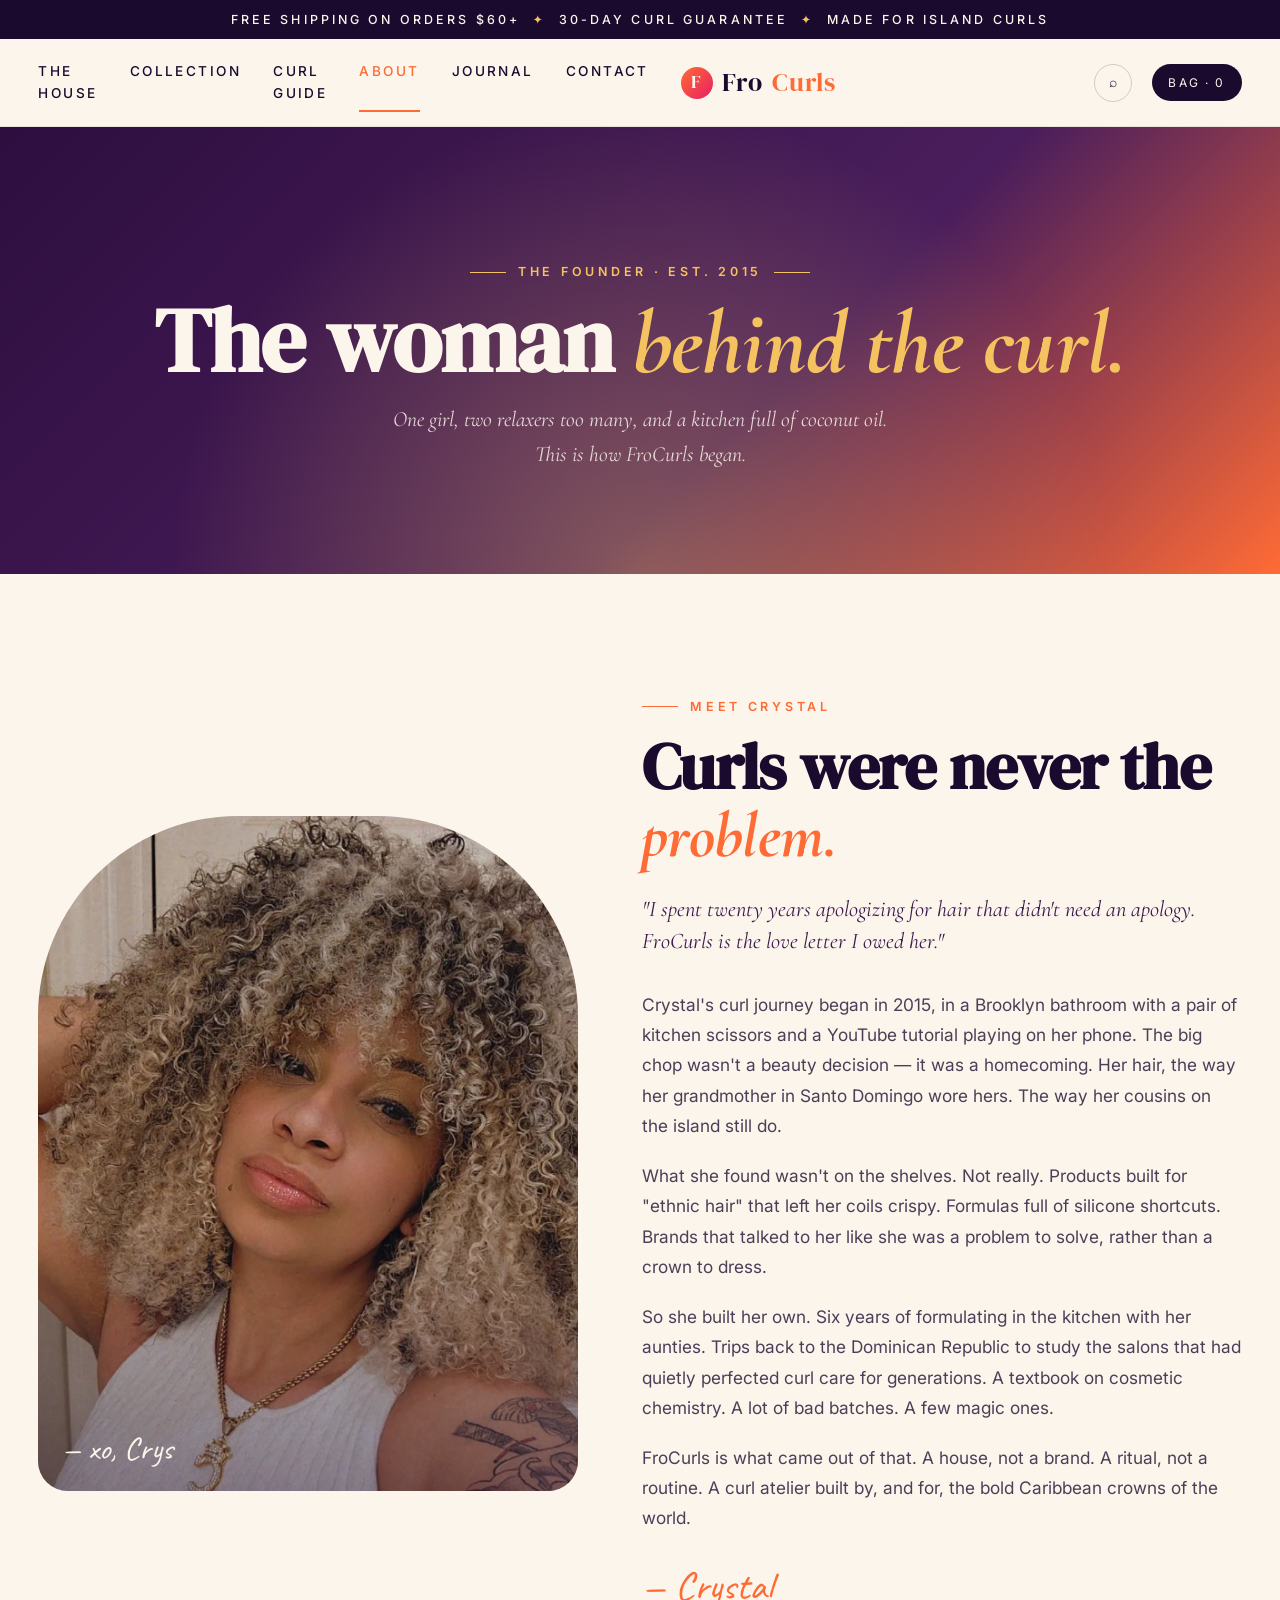
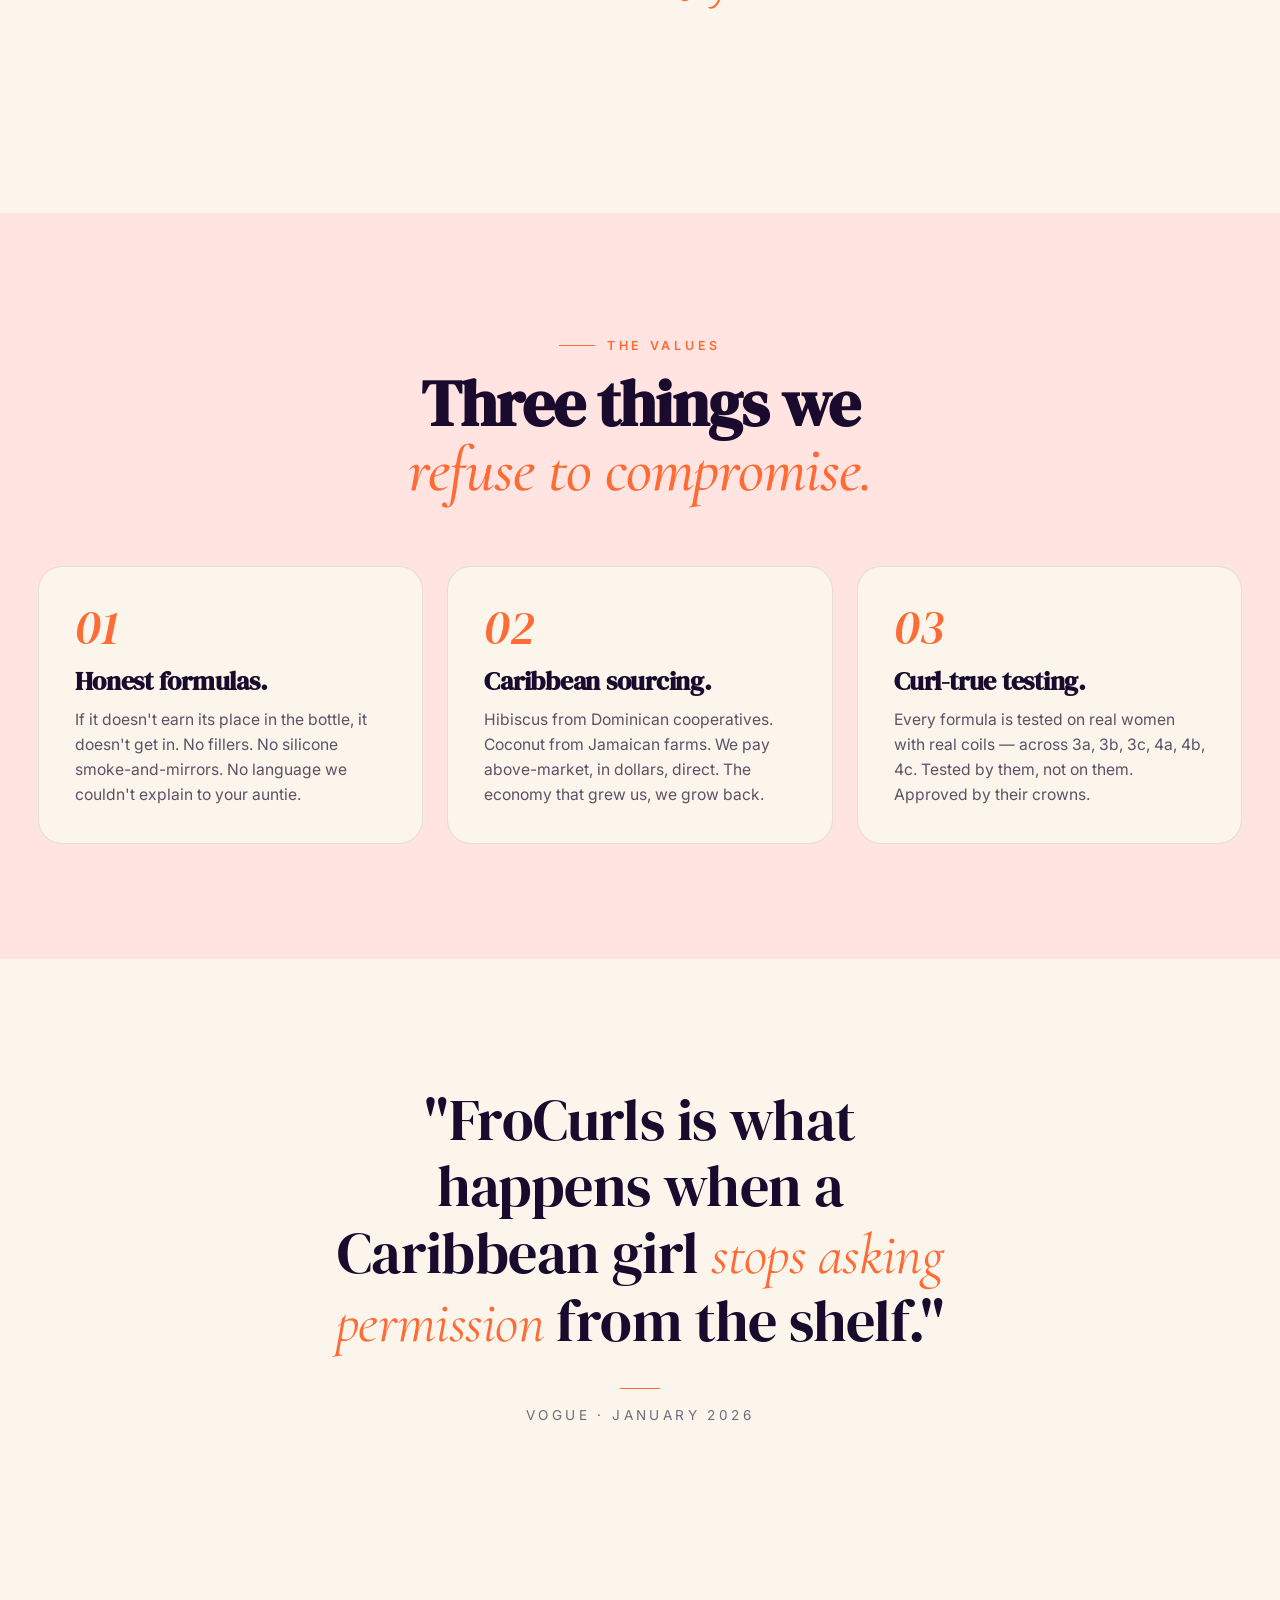
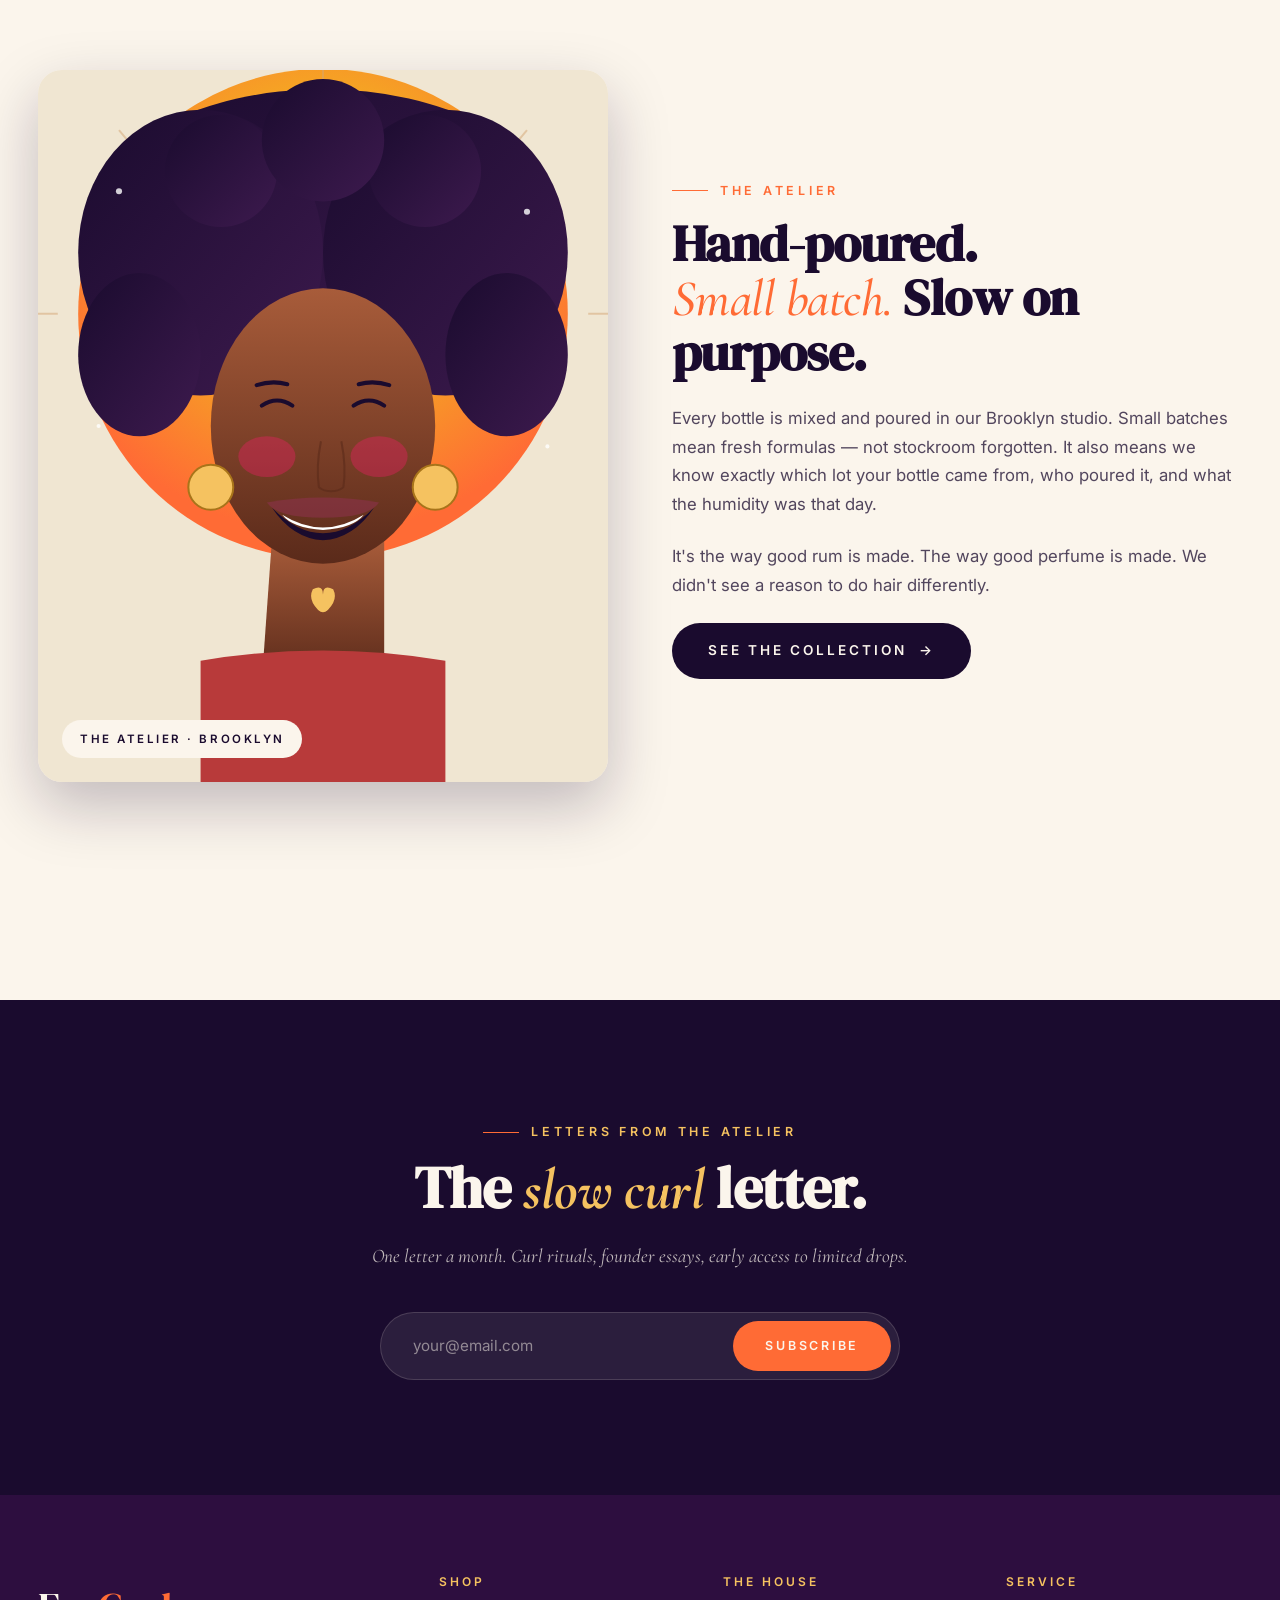
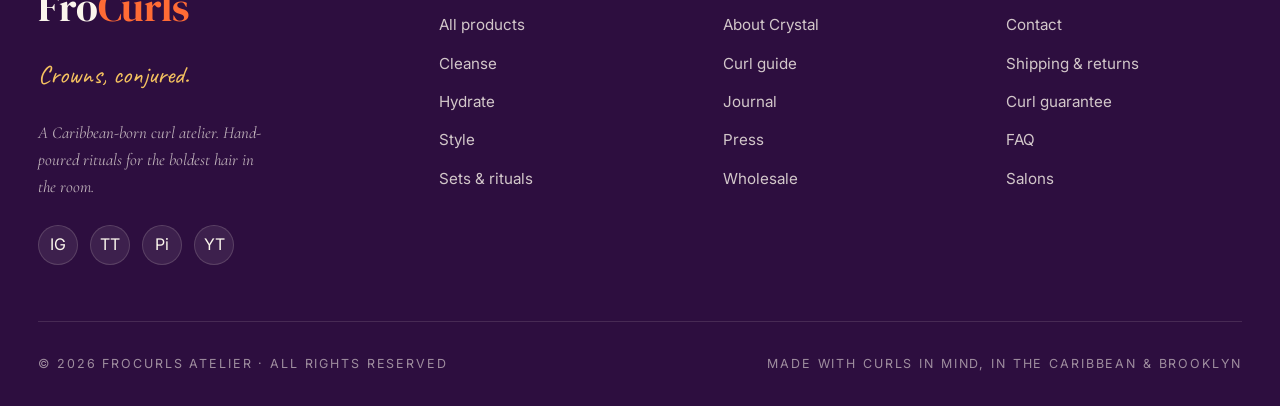
==== about.html @ eeff80bd "redesigned the site" ====
<!DOCTYPE html>
<html lang="en">
<head>
  <meta charset="UTF-8" />
  <meta name="viewport" content="width=device-width, initial-scale=1.0" />
  <meta name="description" content="Meet Crystal — founder of FroCurls. The Caribbean-born curl atelier born from a personal hair journey." />
  <title>About Crystal — FroCurls</title>
  <link rel="preconnect" href="https://fonts.googleapis.com">
  <link rel="preconnect" href="https://fonts.gstatic.com" crossorigin>
  <link rel="stylesheet" href="styles.css" />
</head>
<body>
  <div class="announce">
    Free shipping on orders $60+ <span>✦</span> 30-day curl guarantee <span>✦</span> Made for island curls
  </div>

  <header class="nav">
    <div class="nav-inner">
      <button class="menu-toggle" aria-label="Menu"><span></span><span></span><span></span></button>
      <nav class="nav-links">
        <a href="index.html">The House</a>
        <a href="products.html">Collection</a>
        <a href="curls.html">Curl Guide</a>
        <a href="about.html" class="is-active">About</a>
        <a href="journal.html">Journal</a>
        <a href="contact.html">Contact</a>
      </nav>
      <a href="index.html" class="brand"><span class="brand-mark">F</span>Fro<em>Curls</em></a>
      <div class="nav-utility">
        <button class="icon-btn" aria-label="Search">⌕</button>
        <a href="#" class="cart-pill">Bag · 0</a>
      </div>
    </div>
  </header>

  <section class="page-head">
    <div class="container">
      <span class="eyebrow">The Founder · Est. 2015</span>
      <h1>The woman <span class="italic">behind the curl.</span></h1>
      <p>One girl, two relaxers too many, and a kitchen full of coconut oil. This is how FroCurls began.</p>
    </div>
  </section>

  <section class="section bio-section">
    <div class="container">
      <div class="bio-layout">
        <div class="bio-img-frame reveal">
          <img src="images/crys.jpeg" alt="Crystal, founder of FroCurls" />
          <span class="bio-script">— xo, Crys</span>
        </div>
        <div class="bio-content reveal reveal-delay-1">
          <span class="eyebrow">Meet Crystal</span>
          <h2>Curls were never the <span class="italic">problem.</span></h2>
          <p class="intro">"I spent twenty years apologizing for hair that didn't need an apology. FroCurls is the love letter I owed her."</p>
          <p>Crystal's curl journey began in 2015, in a Brooklyn bathroom with a pair of kitchen scissors and a YouTube tutorial playing on her phone. The big chop wasn't a beauty decision — it was a homecoming. Her hair, the way her grandmother in Santo Domingo wore hers. The way her cousins on the island still do.</p>
          <p>What she found wasn't on the shelves. Not really. Products built for "ethnic hair" that left her coils crispy. Formulas full of silicone shortcuts. Brands that talked to her like she was a problem to solve, rather than a crown to dress.</p>
          <p>So she built her own. Six years of formulating in the kitchen with her aunties. Trips back to the Dominican Republic to study the salons that had quietly perfected curl care for generations. A textbook on cosmetic chemistry. A lot of bad batches. A few magic ones.</p>
          <p>FroCurls is what came out of that. A house, not a brand. A ritual, not a routine. A curl atelier built by, and for, the bold Caribbean crowns of the world.</p>
          <div class="signature">— Crystal</div>
        </div>
      </div>
    </div>
  </section>

  <section class="section" style="background: var(--rose);">
    <div class="container">
      <div class="reveal" style="text-align:center;">
        <span class="eyebrow" style="justify-content:center;">The Values</span>
        <h2 class="section-title" style="margin-left:auto;margin-right:auto;">Three things we <span class="italic">refuse to compromise.</span></h2>
      </div>
      <div class="values-grid">
        <div class="value-card reveal">
          <div class="num">01</div>
          <h3>Honest formulas.</h3>
          <p>If it doesn't earn its place in the bottle, it doesn't get in. No fillers. No silicone smoke-and-mirrors. No language we couldn't explain to your auntie.</p>
        </div>
        <div class="value-card reveal reveal-delay-1">
          <div class="num">02</div>
          <h3>Caribbean sourcing.</h3>
          <p>Hibiscus from Dominican cooperatives. Coconut from Jamaican farms. We pay above-market, in dollars, direct. The economy that grew us, we grow back.</p>
        </div>
        <div class="value-card reveal reveal-delay-2">
          <div class="num">03</div>
          <h3>Curl-true testing.</h3>
          <p>Every formula is tested on real women with real coils — across 3a, 3b, 3c, 4a, 4b, 4c. Tested by them, not on them. Approved by their crowns.</p>
        </div>
      </div>
    </div>
  </section>

  <section class="editorial-quote">
    <div class="container reveal">
      <blockquote>
        "FroCurls is what happens when a Caribbean girl <span class="italic">stops asking permission</span> from the shelf."
      </blockquote>
      <cite>Vogue · January 2026</cite>
    </div>
  </section>

  <section class="section">
    <div class="container">
      <div class="feature">
        <div class="feature-visual reveal">
          <img src="assets/muse-joy.svg" alt="" />
          <span class="feature-overlay-tag">The atelier · Brooklyn</span>
        </div>
        <div class="feature-content reveal reveal-delay-1">
          <span class="eyebrow">The Atelier</span>
          <h2>Hand-poured.<br/><span class="italic">Small batch.</span> Slow on purpose.</h2>
          <p>Every bottle is mixed and poured in our Brooklyn studio. Small batches mean fresh formulas — not stockroom forgotten. It also means we know exactly which lot your bottle came from, who poured it, and what the humidity was that day.</p>
          <p>It's the way good rum is made. The way good perfume is made. We didn't see a reason to do hair differently.</p>
          <a href="products.html" class="btn btn-dark">See the collection <span class="btn-arrow">→</span></a>
        </div>
      </div>
    </div>
  </section>

  <section class="section newsletter">
    <div class="container reveal">
      <span class="eyebrow" style="color: var(--gold); justify-content:center;">Letters from the atelier</span>
      <h2>The <span class="italic">slow curl</span> letter.</h2>
      <p>One letter a month. Curl rituals, founder essays, early access to limited drops.</p>
      <form class="newsletter-form" data-stub>
        <input type="email" placeholder="your@email.com" required />
        <button type="submit">Subscribe</button>
      </form>
    </div>
  </section>

  <footer>
    <div class="footer-grid">
      <div>
        <div class="footer-brand">Fro<em>Curls</em></div>
        <div class="footer-tag">Crowns, conjured.</div>
        <p class="footer-text">A Caribbean-born curl atelier. Hand-poured rituals for the boldest hair in the room.</p>
        <div class="socials">
          <a href="#">IG</a><a href="#">TT</a><a href="#">Pi</a><a href="#">YT</a>
        </div>
      </div>
      <div class="footer-col"><h4>Shop</h4><ul><li><a href="products.html">All products</a></li><li><a href="products.html">Cleanse</a></li><li><a href="products.html">Hydrate</a></li><li><a href="products.html">Style</a></li><li><a href="products.html">Sets &amp; rituals</a></li></ul></div>
      <div class="footer-col"><h4>The House</h4><ul><li><a href="about.html">About Crystal</a></li><li><a href="curls.html">Curl guide</a></li><li><a href="journal.html">Journal</a></li><li><a href="#">Press</a></li><li><a href="#">Wholesale</a></li></ul></div>
      <div class="footer-col"><h4>Service</h4><ul><li><a href="contact.html">Contact</a></li><li><a href="#">Shipping &amp; returns</a></li><li><a href="#">Curl guarantee</a></li><li><a href="#">FAQ</a></li><li><a href="#">Salons</a></li></ul></div>
    </div>
    <div class="footer-bottom"><span>© 2026 FroCurls Atelier · All rights reserved</span><span>Made with curls in mind, in the Caribbean &amp; Brooklyn</span></div>
  </footer>
  <script src="script.js"></script>
</body>
</html>
---- styles.css ----
/* ============================================
   FROCURLS — Editorial Curl Atelier
   Brand: Caribbean-bold, Vogue editorial, sensual
   ============================================ */

@import url('https://fonts.googleapis.com/css2?family=DM+Serif+Display:ital@0;1&family=Cormorant+Garamond:ital,wght@0,400;0,500;0,600;0,700;1,400&family=Inter:wght@300;400;500;600;700&family=Caveat:wght@400;600;700&display=swap');

/* ---------- TOKENS ---------- */
:root {
  /* Core palette — bold, sensual, sun-soaked */
  --ink: #1A0B2E;            /* deep night */
  --plum: #3D1A4E;           /* aubergine */
  --plum-deep: #2D0E3F;
  --violet: #4A1E5C;
  --orchid: #9B5DE5;
  --coral: #FF6B35;          /* mango sunset */
  --hibiscus: #E91E63;       /* hot pink */
  --carib: #1E88E5;          /* Caribbean sea */
  --turq: #5BC0EB;           /* shallows */
  --gold: #F5C260;           /* sun gold */
  --gold-deep: #D4A574;
  --cream: #FBF5EC;          /* warm linen */
  --sand: #F0E6D2;
  --rose: #FFE4E1;
  --ember: #B83A3A;

  --shadow-sm: 0 4px 12px rgba(26, 11, 46, 0.08);
  --shadow-md: 0 12px 32px rgba(26, 11, 46, 0.15);
  --shadow-lg: 0 24px 60px rgba(26, 11, 46, 0.25);

  /* Type */
  --display: 'DM Serif Display', 'Playfair Display', serif;
  --editorial: 'Cormorant Garamond', Georgia, serif;
  --body: 'Inter', system-ui, -apple-system, sans-serif;
  --script: 'Caveat', cursive;

  --container: 1320px;
  --gutter: clamp(1rem, 3vw, 2.5rem);
}

/* ---------- RESET ---------- */
*, *::before, *::after { box-sizing: border-box; }
html { scroll-behavior: smooth; }
body {
  margin: 0;
  font-family: var(--body);
  font-size: 16px;
  line-height: 1.6;
  color: var(--ink);
  background: var(--cream);
  -webkit-font-smoothing: antialiased;
  overflow-x: hidden;
}
img, svg { max-width: 100%; display: block; }
a { color: inherit; text-decoration: none; }
button { font: inherit; cursor: pointer; border: none; background: none; color: inherit; }
h1, h2, h3, h4 { margin: 0; line-height: 1.1; letter-spacing: -0.01em; }
p { margin: 0; }
ul { margin: 0; padding: 0; list-style: none; }

/* ---------- ANNOUNCEMENT BAR ---------- */
.announce {
  background: var(--ink);
  color: var(--cream);
  font-size: 0.78rem;
  letter-spacing: 0.25em;
  text-transform: uppercase;
  padding: 0.6rem 1rem;
  text-align: center;
  font-weight: 500;
}
.announce span { color: var(--gold); margin: 0 0.4rem; }

/* ---------- NAVIGATION ---------- */
.nav {
  position: sticky; top: 0; z-index: 50;
  background: var(--cream);
  border-bottom: 1px solid rgba(26, 11, 46, 0.08);
  backdrop-filter: blur(12px);
}
.nav-inner {
  max-width: var(--container);
  margin: 0 auto;
  padding: 1.1rem var(--gutter);
  display: grid;
  grid-template-columns: 1fr auto 1fr;
  align-items: center;
  gap: 2rem;
}
.nav-links {
  display: flex; gap: 2rem;
  font-size: 0.85rem;
  letter-spacing: 0.18em;
  text-transform: uppercase;
  font-weight: 500;
}
.nav-links a {
  position: relative;
  padding: 0.25rem 0;
  transition: color .2s;
}
.nav-links a::after {
  content: '';
  position: absolute; left: 0; bottom: -4px;
  width: 0; height: 2px;
  background: var(--coral);
  transition: width .3s ease;
}
.nav-links a:hover { color: var(--coral); }
.nav-links a:hover::after,
.nav-links a.is-active::after { width: 100%; }
.nav-links a.is-active { color: var(--coral); }

.brand {
  font-family: var(--display);
  font-size: 1.6rem;
  letter-spacing: 0.04em;
  text-align: center;
  display: inline-flex; align-items: center; gap: 0.55rem;
}
.brand-mark {
  width: 32px; height: 32px;
  background: linear-gradient(135deg, var(--coral), var(--hibiscus));
  border-radius: 50%;
  display: inline-flex; align-items: center; justify-content: center;
  color: var(--cream);
  font-family: var(--display);
  font-size: 1.1rem;
}
.brand em { color: var(--coral); font-style: normal; }

.nav-utility {
  display: flex; justify-content: flex-end;
  gap: 1.25rem; align-items: center;
  font-size: 0.85rem; letter-spacing: 0.15em;
  text-transform: uppercase;
}
.nav-utility .icon-btn {
  width: 38px; height: 38px;
  border-radius: 50%;
  display: inline-flex; align-items: center; justify-content: center;
  border: 1px solid rgba(26, 11, 46, 0.18);
  transition: all .25s;
}
.nav-utility .icon-btn:hover { background: var(--ink); color: var(--cream); border-color: var(--ink); }
.cart-pill {
  background: var(--ink); color: var(--cream);
  padding: 0.55rem 1rem;
  border-radius: 999px;
  font-size: 0.75rem; letter-spacing: 0.18em;
}
.menu-toggle { display: none; }

/* ---------- HERO (HOME) ---------- */
.hero {
  position: relative;
  background: linear-gradient(135deg, var(--plum-deep) 0%, var(--violet) 50%, var(--coral) 100%);
  color: var(--cream);
  overflow: hidden;
  min-height: 92vh;
  display: flex; align-items: center;
}
.hero::before {
  content: '';
  position: absolute; inset: 0;
  background-image: radial-gradient(circle at 20% 30%, rgba(245, 194, 96, 0.3), transparent 40%),
                    radial-gradient(circle at 85% 70%, rgba(233, 30, 99, 0.3), transparent 45%);
  pointer-events: none;
}
.hero-inner {
  position: relative;
  max-width: var(--container);
  margin: 0 auto;
  padding: 4rem var(--gutter);
  display: grid;
  grid-template-columns: 1.05fr 1fr;
  gap: 4rem;
  align-items: center;
  width: 100%;
}
.hero-eyebrow {
  display: inline-flex; align-items: center; gap: 0.75rem;
  font-size: 0.78rem; letter-spacing: 0.3em;
  text-transform: uppercase;
  color: var(--gold);
  margin-bottom: 1.5rem;
}
.hero-eyebrow::before {
  content: ''; width: 36px; height: 1px; background: var(--gold);
}
.hero h1 {
  font-family: var(--display);
  font-size: clamp(3rem, 7vw, 6.5rem);
  line-height: 0.95;
  letter-spacing: -0.02em;
  margin-bottom: 1.5rem;
}
.hero h1 .word {
  display: inline-block;
}
.hero h1 .italic {
  font-style: italic;
  color: var(--gold);
  font-family: var(--editorial);
  font-weight: 500;
}
.hero h1 .accent {
  background: linear-gradient(120deg, var(--coral), var(--hibiscus));
  -webkit-background-clip: text;
  background-clip: text;
  color: transparent;
}
.hero-lede {
  font-family: var(--editorial);
  font-size: 1.35rem;
  font-weight: 400;
  font-style: italic;
  max-width: 480px;
  line-height: 1.5;
  color: rgba(251, 245, 236, 0.85);
  margin-bottom: 2.5rem;
}
.hero-cta {
  display: flex; flex-wrap: wrap; gap: 1rem;
  align-items: center;
}
.btn {
  display: inline-flex; align-items: center; gap: 0.75rem;
  padding: 1.05rem 2.25rem;
  border-radius: 999px;
  font-size: 0.85rem;
  letter-spacing: 0.22em;
  text-transform: uppercase;
  font-weight: 600;
  transition: all .3s cubic-bezier(.2,.7,.3,1);
  cursor: pointer;
}
.btn-primary {
  background: var(--coral);
  color: var(--cream);
  box-shadow: var(--shadow-md);
}
.btn-primary:hover {
  background: var(--hibiscus);
  transform: translateY(-2px);
  box-shadow: var(--shadow-lg);
}
.btn-ghost {
  color: var(--cream);
  border: 1px solid rgba(251, 245, 236, 0.4);
}
.btn-ghost:hover {
  background: var(--cream);
  color: var(--ink);
  border-color: var(--cream);
}
.btn-dark {
  background: var(--ink);
  color: var(--cream);
}
.btn-dark:hover {
  background: var(--plum);
  transform: translateY(-2px);
}
.btn-arrow {
  display: inline-block;
  transition: transform .3s;
}
.btn:hover .btn-arrow { transform: translateX(4px); }

.hero-visual {
  position: relative;
  aspect-ratio: 4/5;
  border-radius: 200px 200px 30px 30px;
  overflow: hidden;
  box-shadow: var(--shadow-lg);
  transform: rotate(-2deg);
}
.hero-visual img {
  width: 100%; height: 100%; object-fit: cover;
}
.hero-tag {
  position: absolute;
  background: var(--gold);
  color: var(--ink);
  padding: 0.85rem 1.5rem;
  border-radius: 999px;
  font-size: 0.75rem; letter-spacing: 0.22em;
  text-transform: uppercase; font-weight: 600;
  box-shadow: var(--shadow-md);
}
.hero-tag-1 {
  top: 8%; left: -3%;
  transform: rotate(-8deg);
}
.hero-tag-2 {
  bottom: 12%; right: -5%;
  transform: rotate(6deg);
  background: var(--hibiscus); color: var(--cream);
}
.hero-script {
  position: absolute;
  bottom: -10px; left: 20px;
  font-family: var(--script);
  font-size: 2.5rem;
  color: var(--gold);
  transform: rotate(-3deg);
}

/* Marquee strip */
.marquee {
  background: var(--ink);
  color: var(--cream);
  padding: 1.5rem 0;
  overflow: hidden;
  border-top: 1px solid rgba(245, 194, 96, 0.15);
  border-bottom: 1px solid rgba(245, 194, 96, 0.15);
}
.marquee-track {
  display: flex;
  white-space: nowrap;
  animation: marqueeRoll 35s linear infinite;
  gap: 3rem;
}
.marquee-item {
  font-family: var(--display);
  font-size: 1.8rem;
  font-style: italic;
  display: inline-flex; align-items: center; gap: 3rem;
}
.marquee-item::after {
  content: '✦';
  color: var(--coral);
  font-size: 1.2rem;
  font-style: normal;
}
@keyframes marqueeRoll {
  from { transform: translateX(0); }
  to { transform: translateX(-50%); }
}

/* ---------- SECTION FRAME ---------- */
.section {
  padding: clamp(4rem, 9vw, 8rem) var(--gutter);
}
.container {
  max-width: var(--container);
  margin: 0 auto;
}
.eyebrow {
  display: inline-flex; align-items: center; gap: 0.75rem;
  font-size: 0.78rem; letter-spacing: 0.3em;
  text-transform: uppercase;
  color: var(--coral);
  font-weight: 600;
  margin-bottom: 1rem;
}
.eyebrow::before {
  content: ''; width: 36px; height: 1px; background: var(--coral);
}
.section-title {
  font-family: var(--display);
  font-size: clamp(2.4rem, 5vw, 4.5rem);
  line-height: 1;
  letter-spacing: -0.015em;
  max-width: 18ch;
  margin-bottom: 1.5rem;
}
.section-title .italic {
  font-style: italic;
  font-family: var(--editorial);
  color: var(--coral);
  font-weight: 500;
}
.section-lede {
  font-family: var(--editorial);
  font-size: 1.25rem;
  line-height: 1.55;
  color: rgba(26, 11, 46, 0.75);
  font-style: italic;
  max-width: 56ch;
}

/* ---------- PILLARS (4 columns) ---------- */
.pillars {
  background: var(--cream);
  border-top: 1px solid rgba(26, 11, 46, 0.08);
}
.pillars-grid {
  display: grid;
  grid-template-columns: repeat(4, 1fr);
  gap: 1px;
  background: rgba(26, 11, 46, 0.1);
  margin-top: 3.5rem;
}
.pillar {
  background: var(--cream);
  padding: 2.5rem 1.75rem;
  position: relative;
  transition: background .35s;
}
.pillar:hover { background: var(--rose); }
.pillar-num {
  font-family: var(--display);
  font-size: 0.85rem;
  letter-spacing: 0.3em;
  color: var(--coral);
  margin-bottom: 1.5rem;
}
.pillar h3 {
  font-family: var(--display);
  font-size: 1.6rem;
  margin-bottom: 0.75rem;
}
.pillar p {
  font-size: 0.95rem;
  line-height: 1.6;
  color: rgba(26, 11, 46, 0.7);
}

/* ---------- FEATURE ROW (alternating) ---------- */
.feature {
  display: grid;
  grid-template-columns: 1fr 1fr;
  gap: clamp(2rem, 5vw, 5rem);
  align-items: center;
  margin-bottom: clamp(4rem, 8vw, 7rem);
}
.feature:nth-child(even) .feature-visual { order: 2; }
.feature-visual {
  position: relative;
  border-radius: 24px;
  overflow: hidden;
  aspect-ratio: 4/5;
  box-shadow: var(--shadow-lg);
}
.feature-visual img,
.feature-visual svg {
  width: 100%; height: 100%; object-fit: cover;
}
.feature-overlay-tag {
  position: absolute;
  bottom: 1.5rem; left: 1.5rem;
  background: var(--cream);
  color: var(--ink);
  padding: 0.6rem 1.1rem;
  border-radius: 999px;
  font-size: 0.72rem;
  letter-spacing: 0.22em;
  text-transform: uppercase;
  font-weight: 600;
}
.feature-content h2 {
  font-family: var(--display);
  font-size: clamp(2rem, 4vw, 3.5rem);
  line-height: 1.05;
  margin-bottom: 1.5rem;
}
.feature-content h2 .italic {
  font-style: italic; font-family: var(--editorial); color: var(--coral); font-weight: 500;
}
.feature-content p {
  font-size: 1.05rem;
  line-height: 1.7;
  color: rgba(26, 11, 46, 0.75);
  margin-bottom: 1.5rem;
}
.feature-list {
  display: grid; gap: 0.75rem;
  margin-bottom: 2rem;
}
.feature-list li {
  display: flex; align-items: flex-start; gap: 0.85rem;
  font-size: 1rem;
  color: var(--ink);
}
.feature-list li::before {
  content: '';
  flex-shrink: 0;
  width: 8px; height: 8px;
  border-radius: 50%;
  background: var(--coral);
  margin-top: 8px;
}

/* ---------- PRODUCT CARDS ---------- */
.shop {
  background: var(--plum-deep);
  color: var(--cream);
  position: relative;
  overflow: hidden;
}
.shop::before {
  content: '';
  position: absolute;
  top: -50px; right: -50px;
  width: 400px; height: 400px;
  background: radial-gradient(circle, var(--coral), transparent 70%);
  opacity: 0.25;
  border-radius: 50%;
}
.shop::after {
  content: '';
  position: absolute;
  bottom: -100px; left: -50px;
  width: 350px; height: 350px;
  background: radial-gradient(circle, var(--orchid), transparent 70%);
  opacity: 0.3;
  border-radius: 50%;
}
.shop .section-title, .shop .eyebrow { color: var(--cream); }
.shop .eyebrow { color: var(--gold); }
.shop .eyebrow::before { background: var(--gold); }
.shop .section-lede { color: rgba(251, 245, 236, 0.75); }
.shop-grid {
  display: grid;
  grid-template-columns: repeat(3, 1fr);
  gap: 1.75rem;
  margin-top: 3.5rem;
  position: relative;
}
.product-card {
  background: var(--cream);
  color: var(--ink);
  border-radius: 22px;
  overflow: hidden;
  transition: transform .4s cubic-bezier(.2,.7,.3,1), box-shadow .4s;
  position: relative;
  display: flex; flex-direction: column;
}
.product-card:hover {
  transform: translateY(-8px);
  box-shadow: var(--shadow-lg);
}
.product-img {
  background: linear-gradient(160deg, var(--rose), var(--sand));
  aspect-ratio: 4/4.4;
  display: flex; align-items: center; justify-content: center;
  padding: 1.5rem;
  position: relative;
  overflow: hidden;
}
.product-card.dark .product-img { background: linear-gradient(160deg, var(--plum), var(--violet)); }
.product-card.blue .product-img { background: linear-gradient(160deg, var(--turq), var(--carib)); }
.product-card.gold .product-img { background: linear-gradient(160deg, var(--gold), var(--coral)); }
.product-img img, .product-img svg {
  width: 60%; height: 90%; object-fit: contain;
  filter: drop-shadow(0 18px 30px rgba(0,0,0,0.25));
  transition: transform .5s;
}
.product-card:hover .product-img img,
.product-card:hover .product-img svg {
  transform: translateY(-6px) rotate(-2deg);
}
.product-badge {
  position: absolute; top: 1rem; left: 1rem;
  background: var(--ink); color: var(--cream);
  font-size: 0.66rem;
  letter-spacing: 0.2em;
  text-transform: uppercase;
  padding: 0.35rem 0.75rem;
  border-radius: 999px;
  font-weight: 600;
}
.product-badge.bestseller { background: var(--coral); }
.product-badge.new { background: var(--hibiscus); }
.product-info {
  padding: 1.5rem 1.5rem 1.75rem;
  display: grid; gap: 0.4rem;
}
.product-eyebrow {
  font-size: 0.7rem;
  letter-spacing: 0.25em;
  text-transform: uppercase;
  color: var(--coral);
  font-weight: 600;
}
.product-name {
  font-family: var(--display);
  font-size: 1.4rem;
  line-height: 1.1;
}
.product-desc {
  font-family: var(--editorial);
  font-style: italic;
  font-size: 1rem;
  color: rgba(26, 11, 46, 0.7);
  margin: 0.25rem 0 0.75rem;
}
.product-meta {
  display: flex; justify-content: space-between; align-items: center;
  padding-top: 0.75rem;
  border-top: 1px solid rgba(26, 11, 46, 0.1);
}
.product-price {
  font-family: var(--display);
  font-size: 1.25rem;
}
.product-add {
  background: var(--ink); color: var(--cream);
  padding: 0.6rem 1.15rem;
  border-radius: 999px;
  font-size: 0.72rem;
  letter-spacing: 0.2em;
  text-transform: uppercase;
  font-weight: 600;
  transition: background .25s;
}
.product-add:hover { background: var(--coral); }

/* ---------- QUOTE / EDITORIAL ---------- */
.editorial-quote {
  background: var(--cream);
  text-align: center;
  padding: clamp(5rem, 10vw, 9rem) var(--gutter);
}
.editorial-quote blockquote {
  font-family: var(--display);
  font-size: clamp(2rem, 4.5vw, 4rem);
  line-height: 1.15;
  max-width: 22ch;
  margin: 0 auto 2rem;
  letter-spacing: -0.01em;
}
.editorial-quote blockquote .italic {
  font-style: italic;
  font-family: var(--editorial);
  color: var(--coral);
}
.editorial-quote cite {
  display: block;
  font-size: 0.85rem; letter-spacing: 0.25em;
  text-transform: uppercase;
  font-style: normal;
  color: rgba(26, 11, 46, 0.6);
  margin-top: 1rem;
}
.editorial-quote cite::before {
  content: ''; display: block; width: 40px; height: 1px;
  background: var(--coral); margin: 0 auto 1rem;
}

/* ---------- CURL QUIZ STRIP ---------- */
.quiz-cta {
  background: linear-gradient(110deg, var(--gold) 0%, var(--coral) 50%, var(--hibiscus) 100%);
  color: var(--ink);
  border-radius: 32px;
  padding: clamp(2.5rem, 5vw, 4.5rem);
  display: grid;
  grid-template-columns: 1.4fr 1fr;
  gap: 2.5rem;
  align-items: center;
  position: relative;
  overflow: hidden;
}
.quiz-cta::before {
  content: '?';
  position: absolute;
  font-family: var(--display);
  font-size: 30rem;
  line-height: 1;
  right: -3rem; bottom: -8rem;
  color: rgba(26, 11, 46, 0.07);
  pointer-events: none;
}
.quiz-cta h2 {
  font-family: var(--display);
  font-size: clamp(2rem, 4vw, 3.5rem);
  line-height: 1.05;
  margin-bottom: 1rem;
  position: relative;
}
.quiz-cta h2 .italic { font-style: italic; font-family: var(--editorial); }
.quiz-cta p {
  font-family: var(--editorial);
  font-style: italic;
  font-size: 1.2rem;
  position: relative;
  max-width: 38ch;
  color: rgba(26, 11, 46, 0.8);
}
.quiz-actions {
  display: flex; flex-direction: column; gap: 1rem;
  position: relative;
  justify-self: end;
}
.quiz-stats {
  display: flex; gap: 1.25rem;
  font-family: var(--display);
  font-size: 0.85rem;
  letter-spacing: 0.18em;
  text-transform: uppercase;
  margin-bottom: 0.5rem;
}
.quiz-stats span { display: block; font-size: 2rem; letter-spacing: 0; color: var(--ink); }

/* ---------- JOURNAL CARDS ---------- */
.journal-grid {
  display: grid;
  grid-template-columns: repeat(3, 1fr);
  gap: 2rem;
  margin-top: 3.5rem;
}
.journal-card {
  display: flex; flex-direction: column;
  transition: transform .4s;
}
.journal-card:hover { transform: translateY(-6px); }
.journal-img {
  border-radius: 20px;
  aspect-ratio: 4/3;
  background: linear-gradient(135deg, var(--violet), var(--coral));
  overflow: hidden;
  margin-bottom: 1.25rem;
  position: relative;
}
.journal-img.b { background: linear-gradient(135deg, var(--carib), var(--orchid)); }
.journal-img.c { background: linear-gradient(135deg, var(--coral), var(--gold)); }
.journal-img.d { background: linear-gradient(135deg, var(--hibiscus), var(--plum)); }
.journal-img img, .journal-img svg { width: 100%; height: 100%; object-fit: cover; }
.journal-meta {
  display: flex; gap: 1.25rem;
  font-size: 0.72rem;
  letter-spacing: 0.22em;
  text-transform: uppercase;
  color: rgba(26, 11, 46, 0.55);
  font-weight: 500;
  margin-bottom: 0.6rem;
}
.journal-meta .tag { color: var(--coral); font-weight: 600; }
.journal-title {
  font-family: var(--display);
  font-size: 1.6rem;
  line-height: 1.15;
  margin-bottom: 0.5rem;
}
.journal-card a { transition: color .25s; }
.journal-card:hover .journal-title { color: var(--coral); }
.journal-snippet {
  font-family: var(--editorial);
  font-style: italic;
  color: rgba(26, 11, 46, 0.7);
  font-size: 1.05rem;
}

/* ---------- INSTAGRAM / GALLERY GRID ---------- */
.gallery {
  background: var(--cream);
}
.gallery-grid {
  display: grid;
  grid-template-columns: repeat(6, 1fr);
  gap: 8px;
  margin-top: 3rem;
}
.gallery-cell {
  aspect-ratio: 1/1;
  border-radius: 12px;
  overflow: hidden;
  position: relative;
  cursor: pointer;
}
.gallery-cell::after {
  content: '@frocurls';
  position: absolute; inset: 0;
  display: flex; align-items: center; justify-content: center;
  background: rgba(26, 11, 46, 0.7);
  color: var(--cream);
  font-family: var(--display);
  font-style: italic;
  letter-spacing: 0.1em;
  opacity: 0; transition: opacity .3s;
}
.gallery-cell:hover::after { opacity: 1; }

/* ---------- NEWSLETTER ---------- */
.newsletter {
  background: var(--ink);
  color: var(--cream);
  text-align: center;
}
.newsletter .container { max-width: 720px; }
.newsletter h2 {
  font-family: var(--display);
  font-size: clamp(2.2rem, 4.5vw, 4rem);
  line-height: 1.05;
  margin-bottom: 1.25rem;
}
.newsletter h2 .italic { font-style: italic; font-family: var(--editorial); color: var(--gold); }
.newsletter p {
  font-family: var(--editorial);
  font-style: italic;
  font-size: 1.2rem;
  color: rgba(251, 245, 236, 0.75);
  margin-bottom: 2.5rem;
}
.newsletter-form {
  display: flex; gap: 0.5rem;
  max-width: 520px; margin: 0 auto;
  background: rgba(251, 245, 236, 0.08);
  padding: 0.5rem;
  border-radius: 999px;
  border: 1px solid rgba(251, 245, 236, 0.15);
}
.newsletter-form input {
  flex: 1; background: transparent;
  border: none; outline: none;
  padding: 0.95rem 1.5rem;
  color: var(--cream);
  font-family: var(--body);
  font-size: 0.95rem;
}
.newsletter-form input::placeholder { color: rgba(251, 245, 236, 0.5); }
.newsletter-form button {
  background: var(--coral); color: var(--cream);
  padding: 0.95rem 2rem;
  border-radius: 999px;
  font-size: 0.78rem; letter-spacing: 0.22em;
  text-transform: uppercase; font-weight: 600;
  transition: background .25s;
}
.newsletter-form button:hover { background: var(--hibiscus); }

/* ---------- FOOTER ---------- */
footer {
  background: var(--plum-deep);
  color: var(--cream);
  padding: 5rem var(--gutter) 2rem;
}
.footer-grid {
  max-width: var(--container); margin: 0 auto;
  display: grid;
  grid-template-columns: 1.5fr repeat(3, 1fr);
  gap: 3rem;
  padding-bottom: 3.5rem;
  border-bottom: 1px solid rgba(251, 245, 236, 0.12);
}
.footer-brand {
  font-family: var(--display);
  font-size: 2.5rem;
  margin-bottom: 1rem;
}
.footer-brand em { color: var(--coral); font-style: normal; }
.footer-tag {
  font-family: var(--script);
  font-size: 1.6rem;
  color: var(--gold);
}
.footer-text {
  font-family: var(--editorial);
  font-style: italic;
  color: rgba(251, 245, 236, 0.7);
  margin: 1.5rem 0;
  max-width: 32ch;
  font-size: 1.05rem;
}
.footer-col h4 {
  font-family: var(--body);
  font-size: 0.75rem;
  letter-spacing: 0.25em;
  text-transform: uppercase;
  color: var(--gold);
  margin-bottom: 1.5rem;
  font-weight: 600;
}
.footer-col ul { display: grid; gap: 0.8rem; }
.footer-col a {
  font-size: 0.95rem;
  color: rgba(251, 245, 236, 0.8);
  transition: color .2s;
}
.footer-col a:hover { color: var(--coral); }
.socials {
  display: flex; gap: 0.75rem; margin-top: 1.5rem;
}
.socials a {
  width: 40px; height: 40px;
  border-radius: 50%;
  background: rgba(251, 245, 236, 0.08);
  border: 1px solid rgba(251, 245, 236, 0.15);
  display: inline-flex; align-items: center; justify-content: center;
  transition: all .25s;
}
.socials a:hover { background: var(--coral); border-color: var(--coral); }
.footer-bottom {
  max-width: var(--container); margin: 0 auto;
  padding-top: 2rem;
  display: flex; justify-content: space-between; align-items: center;
  font-size: 0.78rem;
  letter-spacing: 0.15em;
  color: rgba(251, 245, 236, 0.55);
  text-transform: uppercase;
}

/* ---------- PAGE HEADER (interior pages) ---------- */
.page-head {
  background: linear-gradient(135deg, var(--plum-deep), var(--violet) 60%, var(--coral));
  color: var(--cream);
  padding: clamp(5rem, 10vw, 9rem) var(--gutter) clamp(4rem, 8vw, 7rem);
  text-align: center;
  position: relative;
  overflow: hidden;
}
.page-head::before {
  content: ''; position: absolute; inset: 0;
  background: radial-gradient(circle at 50% 100%, rgba(245, 194, 96, 0.35), transparent 60%);
}
.page-head .eyebrow { color: var(--gold); justify-content: center; }
.page-head .eyebrow::before, .page-head .eyebrow::after {
  content: ''; width: 36px; height: 1px; background: var(--gold);
}
.page-head h1 {
  font-family: var(--display);
  font-size: clamp(3rem, 7vw, 6.5rem);
  line-height: 0.95;
  position: relative;
  margin-bottom: 1rem;
}
.page-head h1 .italic { font-style: italic; font-family: var(--editorial); color: var(--gold); }
.page-head p {
  font-family: var(--editorial);
  font-style: italic;
  font-size: 1.35rem;
  max-width: 56ch; margin: 0 auto;
  color: rgba(251, 245, 236, 0.85);
  position: relative;
}

/* ---------- ABOUT-specific ---------- */
.bio-section {
  background: var(--cream);
}
.bio-layout {
  display: grid; grid-template-columns: 0.9fr 1fr;
  gap: clamp(2rem, 5vw, 5rem);
  align-items: center;
  margin-bottom: 5rem;
}
.bio-img-frame {
  position: relative;
  aspect-ratio: 4/5;
  border-radius: 200px 200px 30px 30px;
  overflow: hidden;
  background: linear-gradient(135deg, var(--coral), var(--hibiscus));
}
.bio-img-frame img { width: 100%; height: 100%; object-fit: cover; }
.bio-img-frame::after {
  content: ''; position: absolute; inset: 0;
  background: linear-gradient(180deg, transparent 60%, rgba(26, 11, 46, 0.4));
}
.bio-script {
  position: absolute; bottom: 1rem; left: 1.5rem;
  font-family: var(--script);
  color: var(--cream);
  font-size: 2rem;
  z-index: 2;
}
.bio-content h2 {
  font-family: var(--display);
  font-size: clamp(2.2rem, 5vw, 4rem);
  line-height: 1.05;
  margin-bottom: 1.5rem;
}
.bio-content h2 .italic { font-style: italic; font-family: var(--editorial); color: var(--coral); }
.bio-content p {
  font-size: 1.08rem;
  line-height: 1.75;
  color: rgba(26, 11, 46, 0.78);
  margin-bottom: 1.25rem;
}
.bio-content p.intro {
  font-family: var(--editorial);
  font-size: 1.4rem;
  font-style: italic;
  color: var(--plum);
  line-height: 1.45;
  margin-bottom: 2rem;
}
.signature {
  font-family: var(--script);
  font-size: 2.5rem;
  color: var(--coral);
  margin-top: 1rem;
}

.values-grid {
  display: grid;
  grid-template-columns: repeat(3, 1fr);
  gap: 1.5rem;
  margin-top: 4rem;
}
.value-card {
  background: var(--cream);
  border: 1px solid rgba(26, 11, 46, 0.1);
  border-radius: 24px;
  padding: 2.25rem;
  transition: all .35s;
}
.value-card:hover {
  background: var(--ink); color: var(--cream);
  transform: translateY(-6px);
  border-color: var(--ink);
}
.value-card .num {
  font-family: var(--display);
  font-size: 3rem;
  color: var(--coral);
  font-style: italic;
  line-height: 1;
}
.value-card h3 {
  font-family: var(--display);
  font-size: 1.6rem;
  margin: 1rem 0 0.75rem;
}
.value-card p {
  font-size: 0.98rem;
  line-height: 1.6;
  color: rgba(26, 11, 46, 0.7);
  transition: color .35s;
}
.value-card:hover p { color: rgba(251, 245, 236, 0.8); }

/* ---------- PRODUCTS PAGE ---------- */
.shop-filters {
  display: flex; flex-wrap: wrap; gap: 0.6rem; justify-content: center;
  margin-bottom: 3rem;
}
.shop-filters button {
  padding: 0.75rem 1.5rem;
  border-radius: 999px;
  border: 1px solid rgba(26, 11, 46, 0.18);
  font-size: 0.78rem;
  letter-spacing: 0.2em;
  text-transform: uppercase;
  font-weight: 600;
  transition: all .25s;
  background: var(--cream);
}
.shop-filters button.is-active,
.shop-filters button:hover {
  background: var(--ink);
  color: var(--cream);
  border-color: var(--ink);
}
.products-page-grid {
  background: var(--cream);
  display: grid;
  grid-template-columns: repeat(3, 1fr);
  gap: 2rem;
}

.category-strip {
  display: grid;
  grid-template-columns: repeat(4, 1fr);
  gap: 1.5rem;
  margin: 4rem 0;
}
.category-card {
  border-radius: 20px;
  padding: 2rem 1.5rem;
  background: linear-gradient(160deg, var(--rose), var(--cream));
  border: 1px solid rgba(26, 11, 46, 0.08);
  text-align: center;
  transition: transform .3s, box-shadow .3s;
}
.category-card:nth-child(2) { background: linear-gradient(160deg, var(--turq), var(--cream)); }
.category-card:nth-child(3) { background: linear-gradient(160deg, var(--gold), var(--cream)); }
.category-card:nth-child(4) { background: linear-gradient(160deg, #d8b4fe, var(--cream)); }
.category-card:hover { transform: translateY(-4px); box-shadow: var(--shadow-md); }
.category-card .icon {
  width: 60px; height: 60px;
  background: var(--ink); color: var(--cream);
  border-radius: 50%;
  display: flex; align-items: center; justify-content: center;
  margin: 0 auto 1rem;
  font-family: var(--display);
  font-size: 1.5rem;
}
.category-card h4 {
  font-family: var(--display);
  font-size: 1.3rem;
  margin-bottom: 0.4rem;
}
.category-card p {
  font-size: 0.85rem;
  color: rgba(26, 11, 46, 0.65);
}

/* ---------- CURL GUIDE PAGE ---------- */
.curl-types {
  background: var(--cream);
}
.curl-grid {
  display: grid;
  grid-template-columns: repeat(2, 1fr);
  gap: 2.5rem;
  margin-top: 4rem;
}
.curl-card {
  background: linear-gradient(160deg, var(--cream), var(--rose));
  border-radius: 28px;
  padding: 2.5rem;
  border: 1px solid rgba(26, 11, 46, 0.08);
  position: relative;
  overflow: hidden;
}
.curl-card:nth-child(2) { background: linear-gradient(160deg, var(--cream), var(--turq)); }
.curl-card:nth-child(3) { background: linear-gradient(160deg, var(--cream), var(--gold)); }
.curl-card:nth-child(4) { background: linear-gradient(160deg, var(--cream), #f3d3ff); }
.curl-card .curl-label {
  font-family: var(--display);
  font-size: 5rem;
  line-height: 1;
  font-style: italic;
  color: var(--coral);
  margin-bottom: 0.75rem;
}
.curl-card h3 {
  font-family: var(--display);
  font-size: 2rem;
  margin-bottom: 1rem;
}
.curl-card p {
  font-size: 1rem;
  line-height: 1.65;
  color: rgba(26, 11, 46, 0.75);
  margin-bottom: 1.5rem;
}
.curl-card .recommend {
  font-size: 0.78rem;
  letter-spacing: 0.22em;
  text-transform: uppercase;
  color: var(--ink);
  font-weight: 600;
  border-top: 1px solid rgba(26, 11, 46, 0.15);
  padding-top: 1rem;
}
.curl-card .recommend span { color: var(--coral); }

.ritual {
  background: var(--plum-deep);
  color: var(--cream);
}
.ritual-steps {
  display: grid;
  grid-template-columns: repeat(4, 1fr);
  gap: 0;
  margin-top: 4rem;
  border: 1px solid rgba(251, 245, 236, 0.15);
  border-radius: 24px;
  overflow: hidden;
}
.ritual-step {
  padding: 2.5rem 1.75rem;
  border-right: 1px solid rgba(251, 245, 236, 0.15);
  position: relative;
}
.ritual-step:last-child { border-right: none; }
.ritual-step .step-num {
  font-family: var(--display);
  font-style: italic;
  font-size: 4rem;
  color: var(--gold);
  line-height: 1;
}
.ritual-step h4 {
  font-family: var(--display);
  font-size: 1.4rem;
  margin: 1rem 0 0.75rem;
}
.ritual-step p {
  font-size: 0.95rem;
  line-height: 1.6;
  color: rgba(251, 245, 236, 0.7);
}

/* ---------- JOURNAL PAGE ---------- */
.journal-feature {
  display: grid;
  grid-template-columns: 1.2fr 1fr;
  gap: 3rem;
  align-items: center;
  margin-bottom: 5rem;
}
.journal-feature .journal-img {
  aspect-ratio: 4/3;
  margin: 0;
  border-radius: 28px;
}
.journal-feature h2 {
  font-family: var(--display);
  font-size: clamp(2rem, 4.5vw, 3.8rem);
  line-height: 1.05;
  margin-bottom: 1.25rem;
}
.journal-feature h2 .italic { font-style: italic; font-family: var(--editorial); color: var(--coral); }
.journal-feature p {
  font-family: var(--editorial);
  font-style: italic;
  font-size: 1.2rem;
  color: rgba(26, 11, 46, 0.75);
  margin-bottom: 1.5rem;
}

/* ---------- CONTACT ---------- */
.contact-layout {
  display: grid;
  grid-template-columns: 1fr 1fr;
  gap: clamp(2rem, 5vw, 5rem);
  align-items: start;
}
.contact-info h2 {
  font-family: var(--display);
  font-size: clamp(2.2rem, 5vw, 4rem);
  line-height: 1.05;
  margin-bottom: 1.5rem;
}
.contact-info h2 .italic { font-style: italic; font-family: var(--editorial); color: var(--coral); }
.contact-info p {
  font-family: var(--editorial);
  font-style: italic;
  font-size: 1.2rem;
  color: rgba(26, 11, 46, 0.75);
  margin-bottom: 2.5rem;
  max-width: 42ch;
}
.contact-channels { display: grid; gap: 1.25rem; margin-bottom: 2.5rem; }
.channel {
  display: flex; align-items: center; gap: 1.25rem;
  padding: 1.25rem;
  border-radius: 20px;
  background: var(--cream);
  border: 1px solid rgba(26, 11, 46, 0.1);
  transition: all .25s;
}
.channel:hover { background: var(--rose); border-color: var(--coral); transform: translateX(4px); }
.channel .ico {
  width: 48px; height: 48px;
  border-radius: 50%;
  background: linear-gradient(135deg, var(--coral), var(--hibiscus));
  color: var(--cream);
  display: flex; align-items: center; justify-content: center;
  font-family: var(--display); font-size: 1.2rem;
  flex-shrink: 0;
}
.channel h4 {
  font-family: var(--display); font-size: 1.15rem; margin-bottom: 0.2rem;
}
.channel p { margin: 0; font-style: normal; font-family: var(--body); font-size: 0.95rem; color: rgba(26, 11, 46, 0.7); }

.contact-form {
  background: var(--ink);
  color: var(--cream);
  border-radius: 28px;
  padding: 2.5rem;
}
.contact-form h3 {
  font-family: var(--display);
  font-size: 1.8rem;
  margin-bottom: 1.75rem;
}
.contact-form h3 .italic { font-style: italic; font-family: var(--editorial); color: var(--gold); }
.form-field { display: grid; gap: 0.45rem; margin-bottom: 1.25rem; }
.form-field label {
  font-size: 0.72rem;
  letter-spacing: 0.22em;
  text-transform: uppercase;
  color: var(--gold);
  font-weight: 600;
}
.form-field input,
.form-field select,
.form-field textarea {
  background: rgba(251, 245, 236, 0.06);
  border: 1px solid rgba(251, 245, 236, 0.15);
  border-radius: 12px;
  padding: 0.9rem 1.1rem;
  color: var(--cream);
  font-family: var(--body);
  font-size: 1rem;
  transition: border-color .25s;
}
.form-field input:focus,
.form-field select:focus,
.form-field textarea:focus {
  outline: none;
  border-color: var(--coral);
}
.form-field textarea { min-height: 140px; resize: vertical; }
.contact-form .btn { width: 100%; justify-content: center; margin-top: 0.5rem; }

/* ---------- RESPONSIVE ---------- */
@media (max-width: 980px) {
  .nav-inner { grid-template-columns: auto 1fr auto; }
  .nav-links {
    position: fixed; inset: 70px 0 0 0;
    background: var(--cream);
    flex-direction: column;
    padding: 2.5rem var(--gutter);
    gap: 1.75rem;
    font-size: 1.4rem;
    transform: translateX(-100%);
    transition: transform .35s;
    z-index: 40;
  }
  .nav-links.is-open { transform: translateX(0); }
  .menu-toggle {
    display: inline-flex; align-items: center; justify-content: center;
    width: 40px; height: 40px;
    border-radius: 50%;
    border: 1px solid rgba(26, 11, 46, 0.18);
    flex-direction: column; gap: 4px;
    cursor: pointer;
  }
  .menu-toggle span {
    width: 18px; height: 2px; background: var(--ink); border-radius: 2px;
  }
  .nav-utility .util-text { display: none; }

  .hero-inner { grid-template-columns: 1fr; gap: 2.5rem; }
  .hero-visual { max-width: 480px; margin: 0 auto; }
  .feature, .bio-layout, .contact-layout, .journal-feature, .quiz-cta {
    grid-template-columns: 1fr;
  }
  .feature:nth-child(even) .feature-visual { order: 0; }
  .pillars-grid { grid-template-columns: repeat(2, 1fr); }
  .shop-grid, .journal-grid, .values-grid,
  .products-page-grid, .category-strip, .ritual-steps {
    grid-template-columns: repeat(2, 1fr);
  }
  .curl-grid { grid-template-columns: 1fr; }
  .ritual-step { border-right: none; border-bottom: 1px solid rgba(251, 245, 236, 0.15); }
  .gallery-grid { grid-template-columns: repeat(3, 1fr); }
  .footer-grid { grid-template-columns: 1fr 1fr; gap: 2.5rem; }
  .footer-bottom { flex-direction: column; gap: 1rem; }
  .quiz-actions { justify-self: start; }
}
@media (max-width: 600px) {
  .pillars-grid,
  .shop-grid, .journal-grid, .values-grid,
  .products-page-grid, .category-strip, .ritual-steps {
    grid-template-columns: 1fr;
  }
  .gallery-grid { grid-template-columns: repeat(2, 1fr); }
  .footer-grid { grid-template-columns: 1fr; }
  .newsletter-form { flex-direction: column; border-radius: 24px; padding: 1rem; }
  .newsletter-form button { width: 100%; }
}

/* ---------- ANIMATIONS on scroll ---------- */
.reveal { opacity: 0; transform: translateY(28px); transition: opacity .8s ease, transform .8s ease; }
.reveal.is-in { opacity: 1; transform: none; }
.reveal-delay-1 { transition-delay: .12s; }
.reveal-delay-2 { transition-delay: .24s; }
.reveal-delay-3 { transition-delay: .36s; }
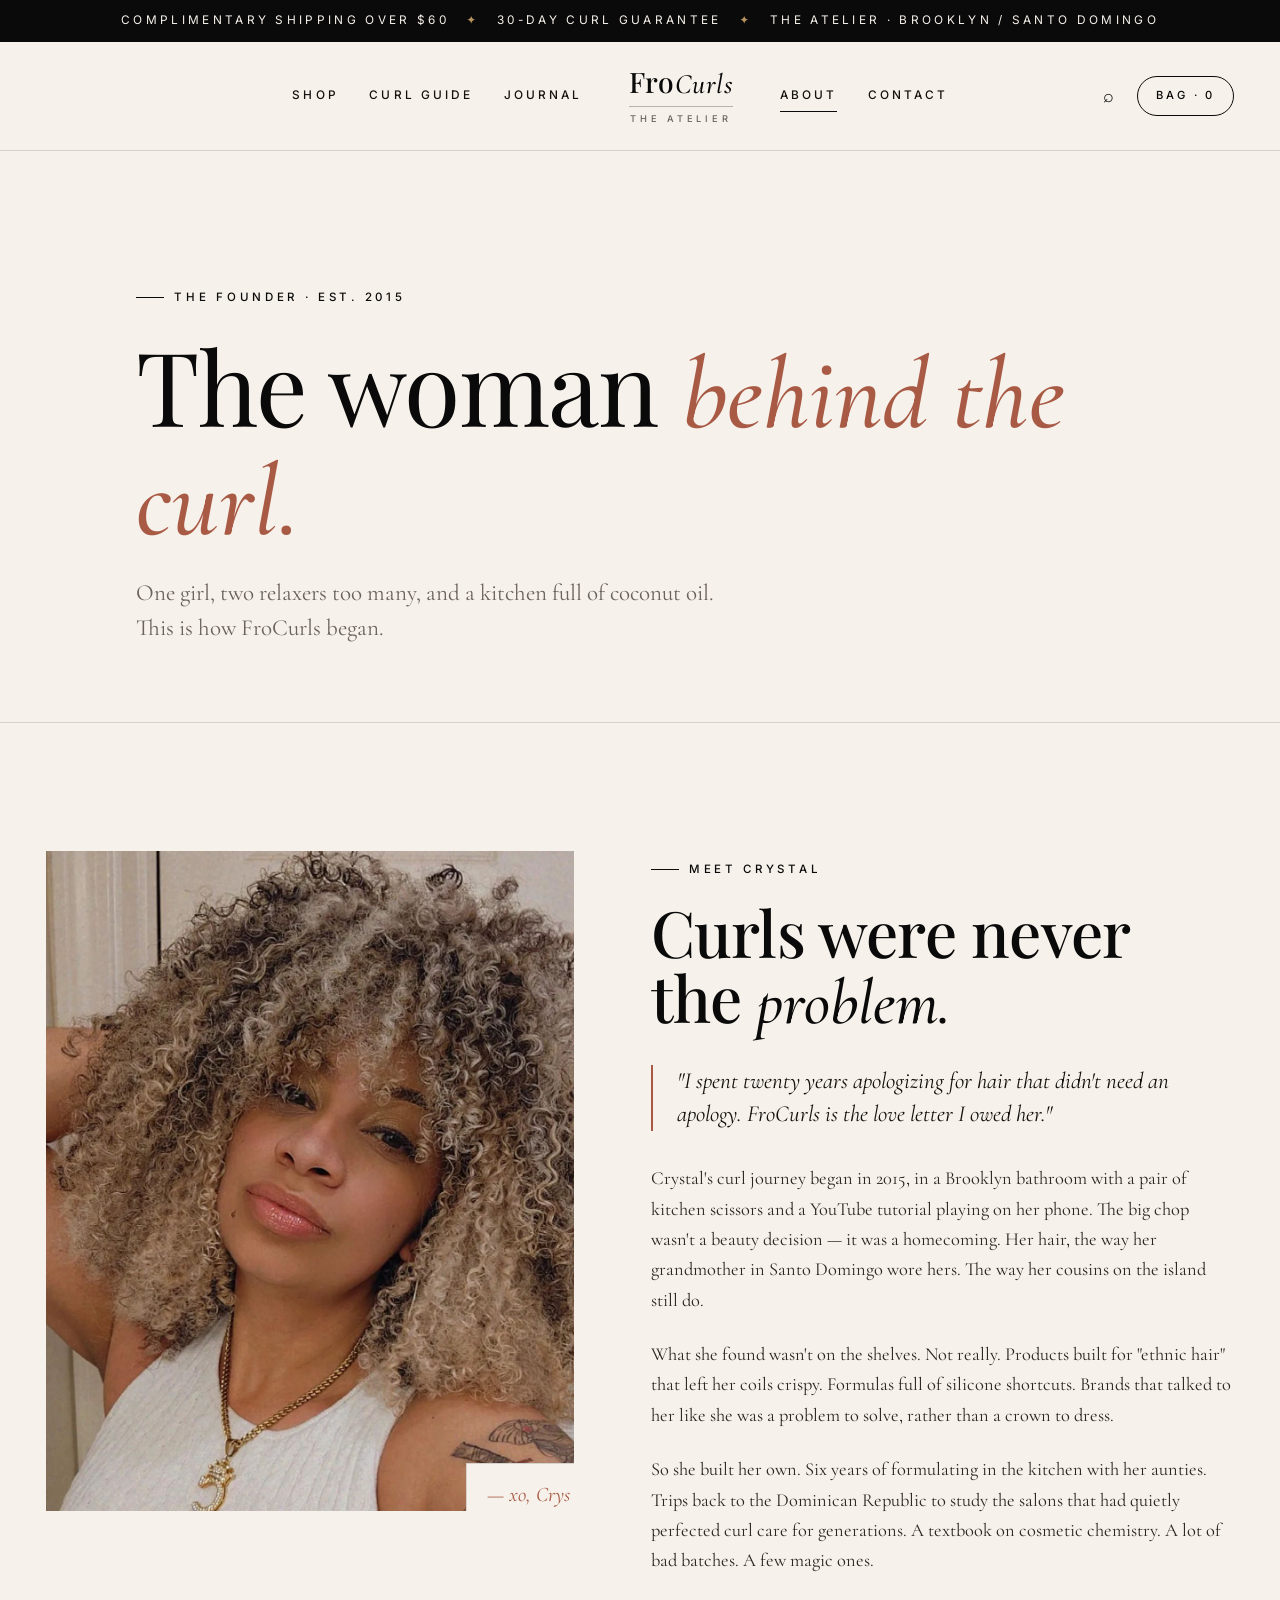
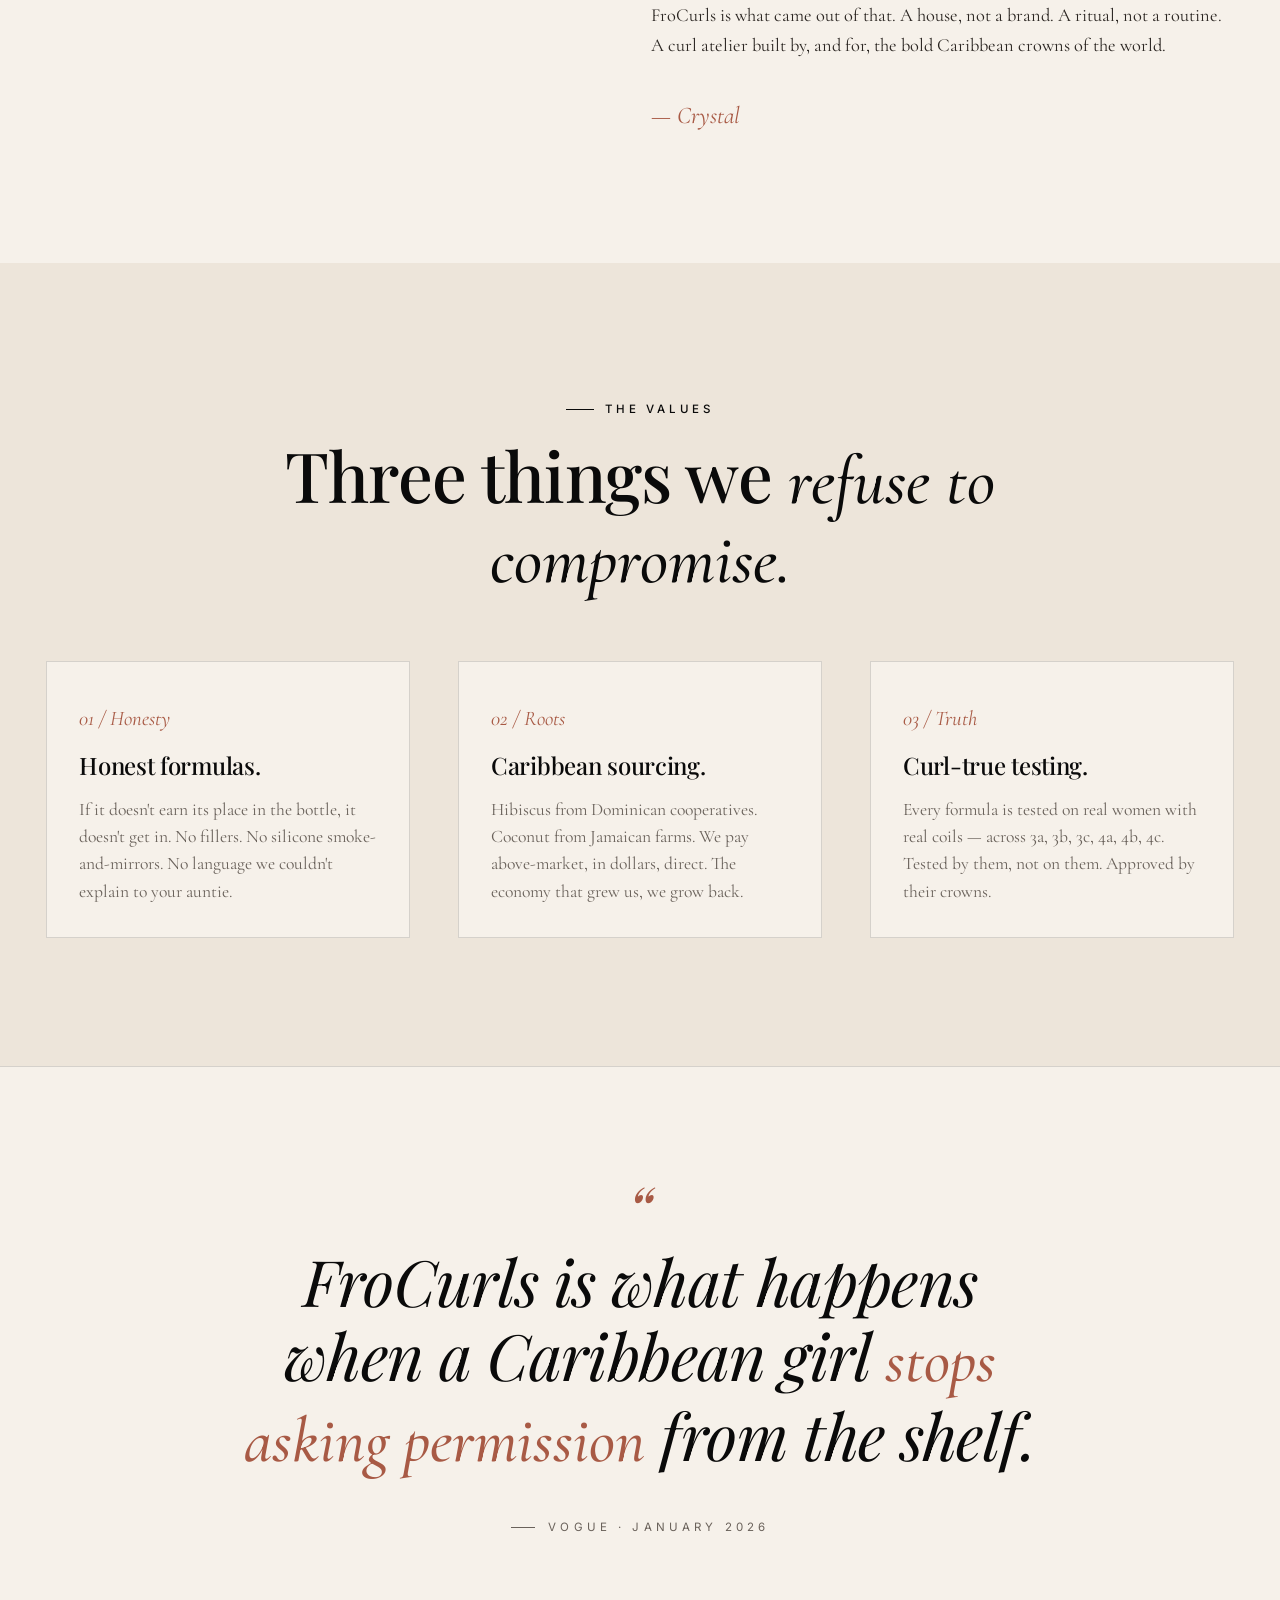
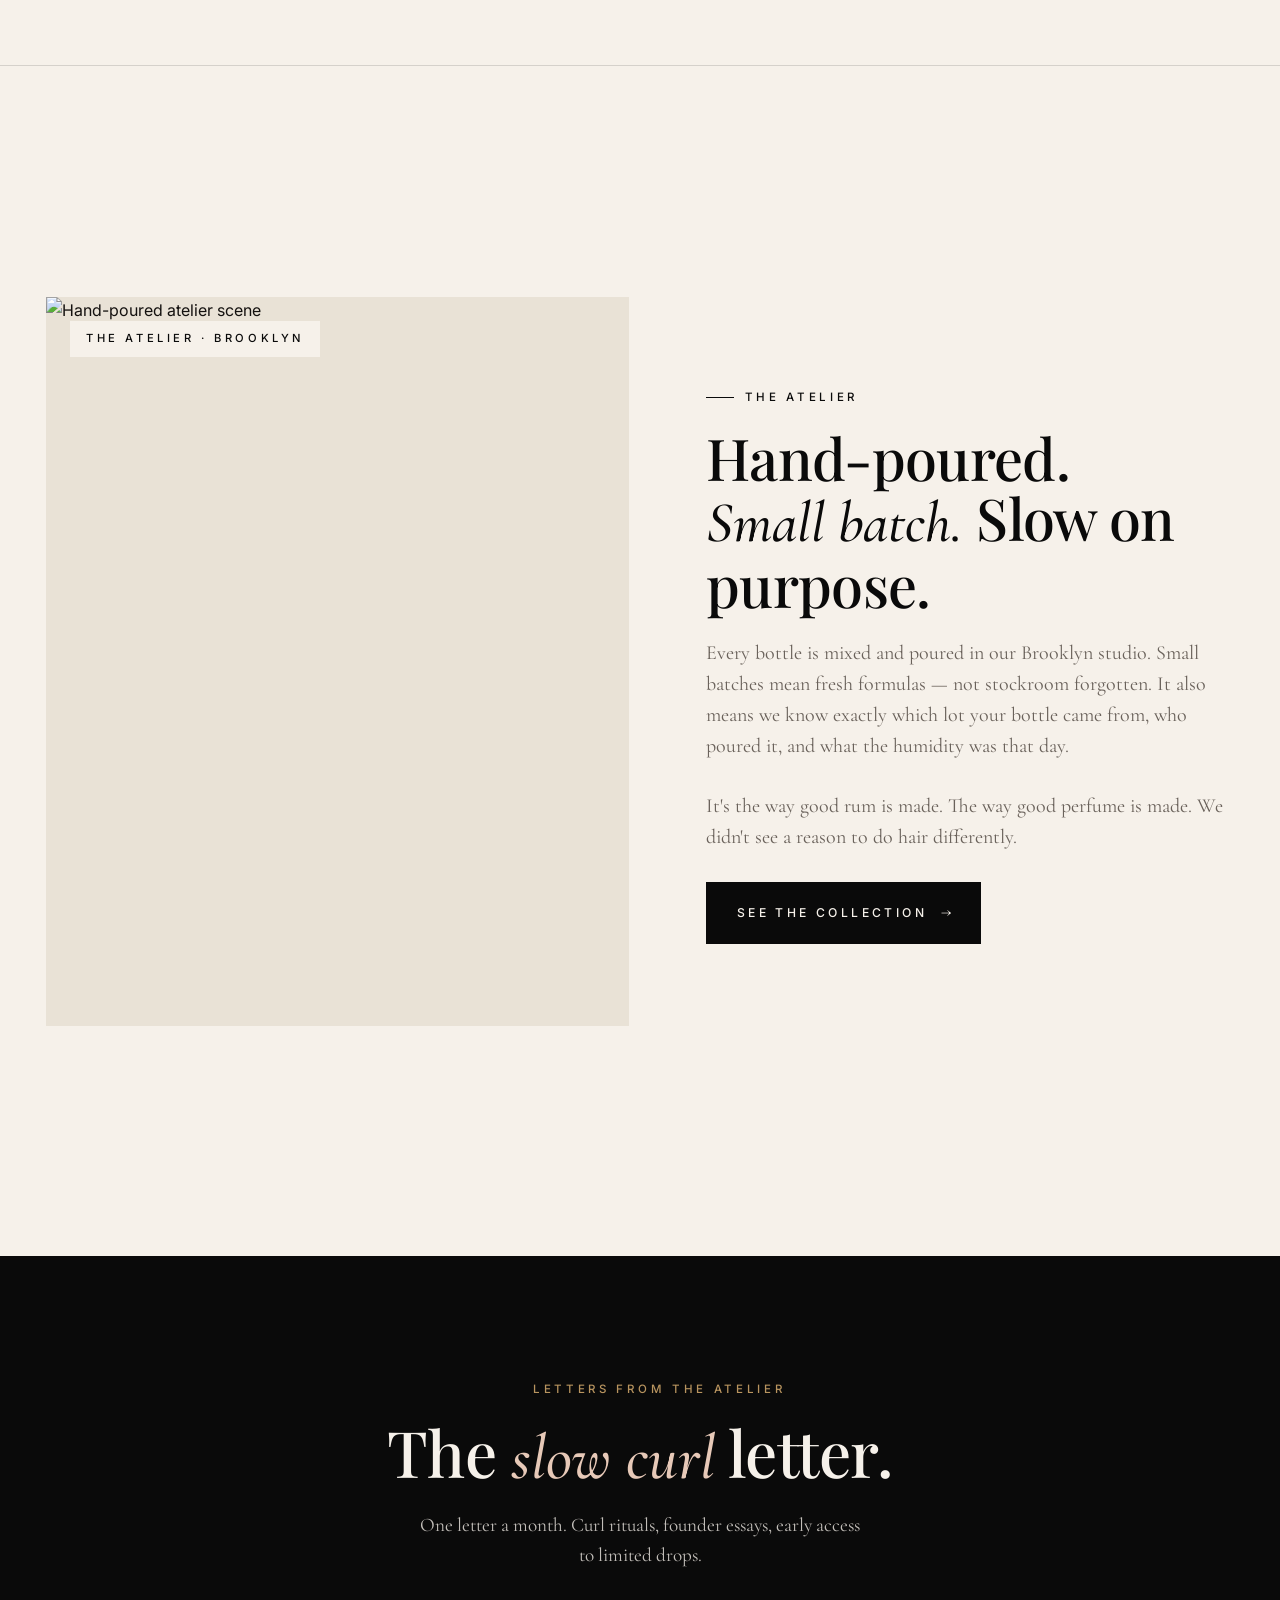
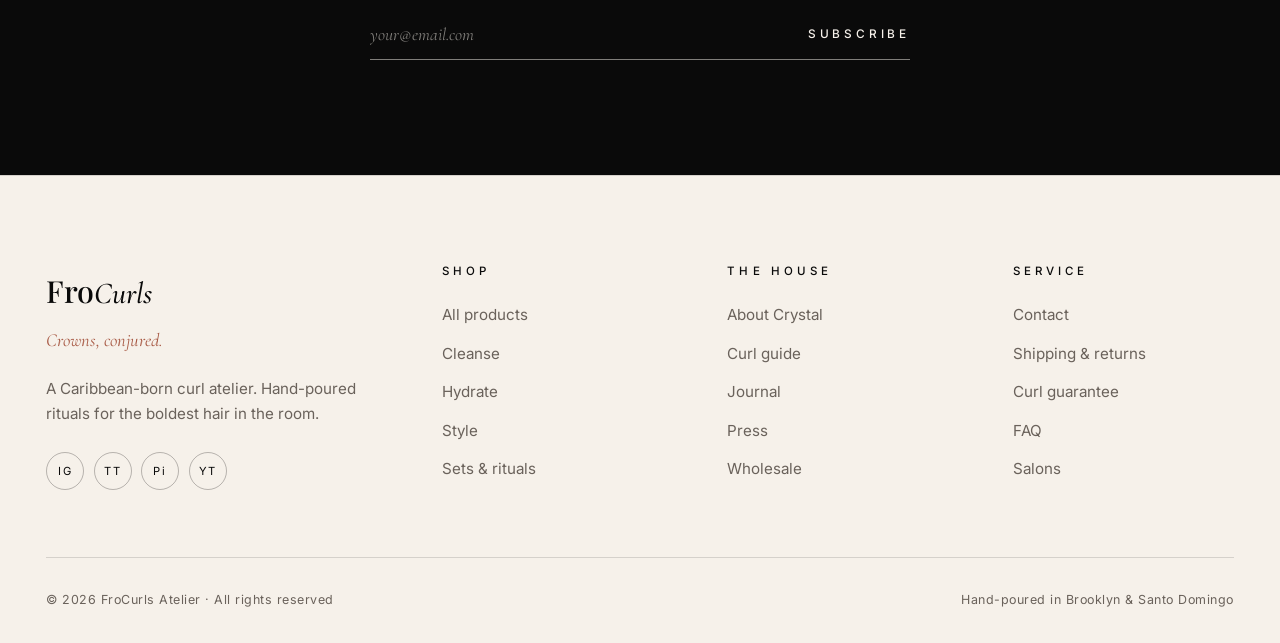
==== commit 98eee030: "redesign: vogue-editorial frontend with photo-forward layouts - new design system: playfair display " ====
--- a/about.html
+++ b/about.html
@@ -11,21 +11,25 @@
 </head>
 <body>
   <div class="announce">
-    Free shipping on orders $60+ <span>✦</span> 30-day curl guarantee <span>✦</span> Made for island curls
+    Complimentary shipping over $60 <span>✦</span> 30-day curl guarantee <span>✦</span> The atelier · Brooklyn / Santo Domingo
   </div>
 
   <header class="nav">
     <div class="nav-inner">
       <button class="menu-toggle" aria-label="Menu"><span></span><span></span><span></span></button>
-      <nav class="nav-links">
-        <a href="index.html">The House</a>
-        <a href="products.html">Collection</a>
+      <nav class="nav-links nav-links-left">
+        <a href="products.html">Shop</a>
         <a href="curls.html">Curl Guide</a>
+        <a href="journal.html">Journal</a>
+      </nav>
+      <a href="index.html" class="brand">
+        <span>Fro<em>Curls</em></span>
+        <span class="brand-sub">The Atelier</span>
+      </a>
+      <nav class="nav-links nav-links-right">
         <a href="about.html" class="is-active">About</a>
-        <a href="journal.html">Journal</a>
         <a href="contact.html">Contact</a>
       </nav>
-      <a href="index.html" class="brand"><span class="brand-mark">F</span>Fro<em>Curls</em></a>
       <div class="nav-utility">
         <button class="icon-btn" aria-label="Search">⌕</button>
         <a href="#" class="cart-pill">Bag · 0</a>
@@ -62,25 +66,25 @@
     </div>
   </section>
 
-  <section class="section" style="background: var(--rose);">
+  <section class="section" style="background: var(--paper-2);">
     <div class="container">
-      <div class="reveal" style="text-align:center;">
+      <div class="reveal" style="text-align:center; max-width: 720px; margin: 0 auto;">
         <span class="eyebrow" style="justify-content:center;">The Values</span>
         <h2 class="section-title" style="margin-left:auto;margin-right:auto;">Three things we <span class="italic">refuse to compromise.</span></h2>
       </div>
       <div class="values-grid">
         <div class="value-card reveal">
-          <div class="num">01</div>
+          <div class="num">01 / Honesty</div>
           <h3>Honest formulas.</h3>
           <p>If it doesn't earn its place in the bottle, it doesn't get in. No fillers. No silicone smoke-and-mirrors. No language we couldn't explain to your auntie.</p>
         </div>
         <div class="value-card reveal reveal-delay-1">
-          <div class="num">02</div>
+          <div class="num">02 / Roots</div>
           <h3>Caribbean sourcing.</h3>
           <p>Hibiscus from Dominican cooperatives. Coconut from Jamaican farms. We pay above-market, in dollars, direct. The economy that grew us, we grow back.</p>
         </div>
         <div class="value-card reveal reveal-delay-2">
-          <div class="num">03</div>
+          <div class="num">03 / Truth</div>
           <h3>Curl-true testing.</h3>
           <p>Every formula is tested on real women with real coils — across 3a, 3b, 3c, 4a, 4b, 4c. Tested by them, not on them. Approved by their crowns.</p>
         </div>
@@ -91,7 +95,7 @@
   <section class="editorial-quote">
     <div class="container reveal">
       <blockquote>
-        "FroCurls is what happens when a Caribbean girl <span class="italic">stops asking permission</span> from the shelf."
+        FroCurls is what happens when a Caribbean girl <span class="italic">stops asking permission</span> from the shelf.
       </blockquote>
       <cite>Vogue · January 2026</cite>
     </div>
@@ -101,7 +105,7 @@
     <div class="container">
       <div class="feature">
         <div class="feature-visual reveal">
-          <img src="assets/muse-joy.svg" alt="" />
+          <img src="https://images.unsplash.com/photo-1556228720-195a672e8a03?auto=format&fit=crop&w=1400&q=85" alt="Hand-poured atelier scene" />
           <span class="feature-overlay-tag">The atelier · Brooklyn</span>
         </div>
         <div class="feature-content reveal reveal-delay-1">
@@ -115,7 +119,7 @@
     </div>
   </section>
 
-  <section class="section newsletter">
+  <section class="newsletter">
     <div class="container reveal">
       <span class="eyebrow" style="color: var(--gold); justify-content:center;">Letters from the atelier</span>
       <h2>The <span class="italic">slow curl</span> letter.</h2>
@@ -133,15 +137,13 @@
         <div class="footer-brand">Fro<em>Curls</em></div>
         <div class="footer-tag">Crowns, conjured.</div>
         <p class="footer-text">A Caribbean-born curl atelier. Hand-poured rituals for the boldest hair in the room.</p>
-        <div class="socials">
-          <a href="#">IG</a><a href="#">TT</a><a href="#">Pi</a><a href="#">YT</a>
-        </div>
+        <div class="socials"><a href="#">IG</a><a href="#">TT</a><a href="#">Pi</a><a href="#">YT</a></div>
       </div>
       <div class="footer-col"><h4>Shop</h4><ul><li><a href="products.html">All products</a></li><li><a href="products.html">Cleanse</a></li><li><a href="products.html">Hydrate</a></li><li><a href="products.html">Style</a></li><li><a href="products.html">Sets &amp; rituals</a></li></ul></div>
       <div class="footer-col"><h4>The House</h4><ul><li><a href="about.html">About Crystal</a></li><li><a href="curls.html">Curl guide</a></li><li><a href="journal.html">Journal</a></li><li><a href="#">Press</a></li><li><a href="#">Wholesale</a></li></ul></div>
       <div class="footer-col"><h4>Service</h4><ul><li><a href="contact.html">Contact</a></li><li><a href="#">Shipping &amp; returns</a></li><li><a href="#">Curl guarantee</a></li><li><a href="#">FAQ</a></li><li><a href="#">Salons</a></li></ul></div>
     </div>
-    <div class="footer-bottom"><span>© 2026 FroCurls Atelier · All rights reserved</span><span>Made with curls in mind, in the Caribbean &amp; Brooklyn</span></div>
+    <div class="footer-bottom"><span>© 2026 FroCurls Atelier · All rights reserved</span><span>Hand-poured in Brooklyn &amp; Santo Domingo</span></div>
   </footer>
   <script src="script.js"></script>
 </body>
--- a/styles.css
+++ b/styles.css
@@ -1,41 +1,41 @@
 /* ============================================
-   FROCURLS — Editorial Curl Atelier
-   Brand: Caribbean-bold, Vogue editorial, sensual
+   FROCURLS — Vogue Editorial Curl Atelier
+   Refined. Photo-forward. Caribbean editorial.
    ============================================ */
 
-@import url('https://fonts.googleapis.com/css2?family=DM+Serif+Display:ital@0;1&family=Cormorant+Garamond:ital,wght@0,400;0,500;0,600;0,700;1,400&family=Inter:wght@300;400;500;600;700&family=Caveat:wght@400;600;700&display=swap');
+@import url('https://fonts.googleapis.com/css2?family=Playfair+Display:ital,wght@0,400;0,500;0,600;0,700;0,800;0,900;1,400;1,700&family=Cormorant+Garamond:ital,wght@0,300;0,400;0,500;0,600;0,700;1,300;1,400;1,500&family=Inter:wght@300;400;500;600;700&display=swap');
 
 /* ---------- TOKENS ---------- */
 :root {
-  /* Core palette — bold, sensual, sun-soaked */
-  --ink: #1A0B2E;            /* deep night */
-  --plum: #3D1A4E;           /* aubergine */
-  --plum-deep: #2D0E3F;
-  --violet: #4A1E5C;
-  --orchid: #9B5DE5;
-  --coral: #FF6B35;          /* mango sunset */
-  --hibiscus: #E91E63;       /* hot pink */
-  --carib: #1E88E5;          /* Caribbean sea */
-  --turq: #5BC0EB;           /* shallows */
-  --gold: #F5C260;           /* sun gold */
-  --gold-deep: #D4A574;
-  --cream: #FBF5EC;          /* warm linen */
-  --sand: #F0E6D2;
-  --rose: #FFE4E1;
-  --ember: #B83A3A;
-
-  --shadow-sm: 0 4px 12px rgba(26, 11, 46, 0.08);
-  --shadow-md: 0 12px 32px rgba(26, 11, 46, 0.15);
-  --shadow-lg: 0 24px 60px rgba(26, 11, 46, 0.25);
-
-  /* Type */
-  --display: 'DM Serif Display', 'Playfair Display', serif;
+  /* Vogue editorial palette */
+  --paper:   #f6f1ea;   /* warm ivory ground */
+  --paper-2: #ede5da;   /* slightly deeper card cream */
+  --bone:    #e9e2d6;
+  --noir:    #0a0a0a;   /* editorial black */
+  --ink:     #14110f;   /* deep cocoa-ink */
+  --ink-2:   #2a2521;
+  --ash:     #6a625b;   /* muted body grey */
+  --line:    rgba(20,17,15,0.14);
+  --line-2:  rgba(20,17,15,0.28);
+
+  --blush:   #e7c9b8;   /* warm blush */
+  --rose:    #d49b8a;   /* dusty rose */
+  --terra:   #a85a45;   /* terracotta accent */
+  --gold:    #b8945f;   /* refined gold */
+  --gold-2:  #8b6f44;
+  --cocoa:   #4a2d22;
+
+  --shadow-sm: 0 6px 22px rgba(20,17,15,0.06);
+  --shadow-md: 0 18px 48px rgba(20,17,15,0.14);
+  --shadow-lg: 0 40px 90px rgba(20,17,15,0.28);
+
+  --display: 'Playfair Display', 'Times New Roman', serif;
   --editorial: 'Cormorant Garamond', Georgia, serif;
   --body: 'Inter', system-ui, -apple-system, sans-serif;
-  --script: 'Caveat', cursive;
-
-  --container: 1320px;
-  --gutter: clamp(1rem, 3vw, 2.5rem);
+
+  --container: 1440px;
+  --gutter: clamp(1.25rem, 3.6vw, 3.25rem);
+  --section-y: clamp(5rem, 10vw, 9rem);
 }
 
 /* ---------- RESET ---------- */
@@ -45,1312 +45,1492 @@
   margin: 0;
   font-family: var(--body);
   font-size: 16px;
-  line-height: 1.6;
+  line-height: 1.65;
   color: var(--ink);
-  background: var(--cream);
+  background: var(--paper);
   -webkit-font-smoothing: antialiased;
+  text-rendering: optimizeLegibility;
   overflow-x: hidden;
 }
 img, svg { max-width: 100%; display: block; }
 a { color: inherit; text-decoration: none; }
 button { font: inherit; cursor: pointer; border: none; background: none; color: inherit; }
-h1, h2, h3, h4 { margin: 0; line-height: 1.1; letter-spacing: -0.01em; }
+h1, h2, h3, h4, h5 {
+  margin: 0;
+  font-family: var(--display);
+  font-weight: 500;
+  line-height: 1.04;
+  letter-spacing: -0.012em;
+  color: var(--noir);
+}
 p { margin: 0; }
 ul { margin: 0; padding: 0; list-style: none; }
-
-/* ---------- ANNOUNCEMENT BAR ---------- */
+::selection { background: var(--noir); color: var(--paper); }
+
+/* ---------- LAYOUT PRIMITIVES ---------- */
+.container {
+  width: 100%;
+  max-width: var(--container);
+  margin: 0 auto;
+  padding: 0 var(--gutter);
+}
+.section { padding: var(--section-y) 0; }
+
+.italic { font-style: italic; font-family: var(--editorial); font-weight: 500; letter-spacing: 0; }
+.accent { color: var(--terra); font-style: italic; font-family: var(--editorial); font-weight: 500; }
+
+.eyebrow {
+  display: inline-flex;
+  align-items: center;
+  gap: 0.65rem;
+  font-family: var(--body);
+  font-size: 0.72rem;
+  font-weight: 500;
+  letter-spacing: 0.32em;
+  text-transform: uppercase;
+  color: var(--noir);
+  margin-bottom: 1.25rem;
+}
+.eyebrow::before {
+  content: "";
+  width: 28px; height: 1px;
+  background: var(--noir);
+  display: inline-block;
+}
+
+.section-title {
+  font-size: clamp(2.4rem, 5.4vw, 4.6rem);
+  font-weight: 500;
+  max-width: 22ch;
+  margin-bottom: 1.25rem;
+}
+.section-lede {
+  font-family: var(--editorial);
+  font-size: clamp(1.15rem, 1.6vw, 1.45rem);
+  line-height: 1.55;
+  color: var(--ash);
+  max-width: 56ch;
+}
+
+/* ---------- ANNOUNCE BAR ---------- */
 .announce {
-  background: var(--ink);
-  color: var(--cream);
-  font-size: 0.78rem;
-  letter-spacing: 0.25em;
-  text-transform: uppercase;
-  padding: 0.6rem 1rem;
+  background: var(--noir);
+  color: var(--paper);
   text-align: center;
-  font-weight: 500;
-}
-.announce span { color: var(--gold); margin: 0 0.4rem; }
-
-/* ---------- NAVIGATION ---------- */
+  padding: 0.7rem var(--gutter);
+  font-size: 0.74rem;
+  letter-spacing: 0.28em;
+  text-transform: uppercase;
+  font-weight: 400;
+}
+.announce span { color: var(--gold); margin: 0 0.7rem; }
+
+/* ---------- NAV ---------- */
 .nav {
-  position: sticky; top: 0; z-index: 50;
-  background: var(--cream);
-  border-bottom: 1px solid rgba(26, 11, 46, 0.08);
-  backdrop-filter: blur(12px);
+  position: sticky;
+  top: 0;
+  z-index: 60;
+  background: rgba(246,241,234,0.94);
+  backdrop-filter: saturate(140%) blur(14px);
+  border-bottom: 1px solid var(--line);
 }
 .nav-inner {
   max-width: var(--container);
   margin: 0 auto;
-  padding: 1.1rem var(--gutter);
-  display: grid;
-  grid-template-columns: 1fr auto 1fr;
-  align-items: center;
-  gap: 2rem;
-}
+  padding: 1.4rem var(--gutter);
+  display: grid;
+  grid-template-columns: 1fr 1fr auto 1fr 1fr;
+  align-items: center;
+  column-gap: clamp(1.5rem, 3vw, 3rem);
+}
+/* Column placement: toggle | left-links | brand | right-links | utility */
+.menu-toggle { grid-column: 1; justify-self: start; }
+.nav-links-left  { grid-column: 2; justify-self: end; }
+.brand           { grid-column: 3; justify-self: center; }
+.nav-links-right { grid-column: 4; justify-self: start; }
+.nav-utility     { grid-column: 5; justify-self: end; }
+
+.brand {
+  font-family: var(--display);
+  font-size: clamp(1.7rem, 2.2vw, 2rem);
+  font-weight: 500;
+  letter-spacing: 0.02em;
+  color: var(--noir);
+  display: inline-flex;
+  flex-direction: column;
+  align-items: center;
+  line-height: 1;
+  position: relative;
+  padding: 0.25rem 0.5rem;
+}
+.brand em {
+  font-family: var(--editorial);
+  font-style: italic;
+  font-weight: 500;
+  color: var(--noir);
+}
+.brand-sub {
+  font-family: var(--body);
+  font-size: 0.58rem;
+  font-weight: 500;
+  letter-spacing: 0.42em;
+  text-transform: uppercase;
+  color: var(--ash);
+  margin-top: 0.45rem;
+  padding-top: 0.45rem;
+  border-top: 1px solid var(--line-2);
+  width: 100%;
+  text-align: center;
+}
+.brand-mark { display: none; }
+
 .nav-links {
-  display: flex; gap: 2rem;
-  font-size: 0.85rem;
-  letter-spacing: 0.18em;
+  display: flex;
+  align-items: center;
+  gap: clamp(1.4rem, 2.4vw, 2.4rem);
+  font-size: 0.74rem;
+  letter-spacing: 0.26em;
   text-transform: uppercase;
   font-weight: 500;
 }
 .nav-links a {
   position: relative;
-  padding: 0.25rem 0;
-  transition: color .2s;
+  padding: 0.4rem 0;
+  color: var(--ink);
+  transition: color 0.25s;
+  white-space: nowrap;
 }
 .nav-links a::after {
-  content: '';
-  position: absolute; left: 0; bottom: -4px;
-  width: 0; height: 2px;
-  background: var(--coral);
-  transition: width .3s ease;
-}
-.nav-links a:hover { color: var(--coral); }
+  content: "";
+  position: absolute;
+  left: 50%; right: 50%;
+  bottom: 0;
+  height: 1px;
+  background: var(--noir);
+  transition: left 0.3s ease, right 0.3s ease;
+}
 .nav-links a:hover::after,
-.nav-links a.is-active::after { width: 100%; }
-.nav-links a.is-active { color: var(--coral); }
-
-.brand {
-  font-family: var(--display);
-  font-size: 1.6rem;
-  letter-spacing: 0.04em;
-  text-align: center;
-  display: inline-flex; align-items: center; gap: 0.55rem;
-}
-.brand-mark {
-  width: 32px; height: 32px;
-  background: linear-gradient(135deg, var(--coral), var(--hibiscus));
+.nav-links a.is-active::after { left: 0; right: 0; }
+
+.nav-utility {
+  display: flex;
+  gap: 0.6rem;
+  align-items: center;
+}
+.icon-btn {
+  width: 38px; height: 38px;
+  display: inline-flex; align-items: center; justify-content: center;
   border-radius: 50%;
-  display: inline-flex; align-items: center; justify-content: center;
-  color: var(--cream);
-  font-family: var(--display);
   font-size: 1.1rem;
-}
-.brand em { color: var(--coral); font-style: normal; }
-
-.nav-utility {
-  display: flex; justify-content: flex-end;
-  gap: 1.25rem; align-items: center;
-  font-size: 0.85rem; letter-spacing: 0.15em;
-  text-transform: uppercase;
-}
-.nav-utility .icon-btn {
+  color: var(--noir);
+  transition: background 0.25s;
+}
+.icon-btn:hover { background: var(--bone); }
+.cart-pill {
+  font-size: 0.7rem;
+  font-weight: 500;
+  letter-spacing: 0.26em;
+  text-transform: uppercase;
+  padding: 0.6rem 1.1rem;
+  border: 1px solid var(--noir);
+  color: var(--noir);
+  border-radius: 999px;
+  transition: background 0.25s, color 0.25s;
+  white-space: nowrap;
+}
+.cart-pill:hover { background: var(--noir); color: var(--paper); }
+
+.menu-toggle {
   width: 38px; height: 38px;
-  border-radius: 50%;
-  display: inline-flex; align-items: center; justify-content: center;
-  border: 1px solid rgba(26, 11, 46, 0.18);
-  transition: all .25s;
-}
-.nav-utility .icon-btn:hover { background: var(--ink); color: var(--cream); border-color: var(--ink); }
-.cart-pill {
-  background: var(--ink); color: var(--cream);
-  padding: 0.55rem 1rem;
-  border-radius: 999px;
-  font-size: 0.75rem; letter-spacing: 0.18em;
-}
-.menu-toggle { display: none; }
-
-/* ---------- HERO (HOME) ---------- */
+  display: none;
+  flex-direction: column;
+  justify-content: center;
+  align-items: center;
+  gap: 5px;
+}
+.menu-toggle span {
+  width: 22px; height: 1px;
+  background: var(--noir);
+  transition: transform 0.3s, opacity 0.2s;
+}
+
+/* ---------- BUTTONS ---------- */
+.btn {
+  display: inline-flex;
+  align-items: center;
+  gap: 0.85rem;
+  padding: 1.05rem 1.85rem;
+  font-size: 0.76rem;
+  font-weight: 500;
+  letter-spacing: 0.28em;
+  text-transform: uppercase;
+  border-radius: 0;
+  border: 1px solid transparent;
+  transition: background 0.3s, color 0.3s, border-color 0.3s, transform 0.3s;
+  cursor: pointer;
+}
+.btn-primary, .btn-dark {
+  background: var(--noir);
+  color: var(--paper);
+  border-color: var(--noir);
+}
+.btn-primary:hover, .btn-dark:hover {
+  background: transparent;
+  color: var(--noir);
+}
+.btn-ghost {
+  background: transparent;
+  color: var(--noir);
+  border-color: var(--noir);
+}
+.btn-ghost:hover {
+  background: var(--noir);
+  color: var(--paper);
+}
+.btn-arrow {
+  font-family: var(--editorial);
+  font-style: italic;
+  font-size: 1rem;
+  letter-spacing: 0;
+  text-transform: none;
+  transition: transform 0.3s;
+}
+.btn:hover .btn-arrow { transform: translateX(4px); }
+
+/* ---------- REVEAL ANIMATIONS ---------- */
+.reveal {
+  opacity: 0;
+  transform: translateY(28px);
+  transition: opacity 1s cubic-bezier(0.2, 0.7, 0.2, 1), transform 1s cubic-bezier(0.2, 0.7, 0.2, 1);
+}
+.reveal.is-in { opacity: 1; transform: none; }
+.reveal-delay-1 { transition-delay: 0.12s; }
+.reveal-delay-2 { transition-delay: 0.24s; }
+.reveal-delay-3 { transition-delay: 0.36s; }
+
+/* ---------- HERO (cinematic editorial) ---------- */
 .hero {
   position: relative;
-  background: linear-gradient(135deg, var(--plum-deep) 0%, var(--violet) 50%, var(--coral) 100%);
-  color: var(--cream);
+  min-height: 92vh;
+  display: flex;
+  align-items: flex-end;
   overflow: hidden;
-  min-height: 92vh;
-  display: flex; align-items: center;
+  isolation: isolate;
+  background: var(--noir);
+  color: var(--paper);
 }
 .hero::before {
-  content: '';
+  content: "";
   position: absolute; inset: 0;
-  background-image: radial-gradient(circle at 20% 30%, rgba(245, 194, 96, 0.3), transparent 40%),
-                    radial-gradient(circle at 85% 70%, rgba(233, 30, 99, 0.3), transparent 45%);
-  pointer-events: none;
+  background-image: url('images/frosanch.jpeg');
+  background-size: cover;
+  background-position: center 20%;
+  filter: saturate(0.92) contrast(1.05) brightness(0.92);
+  z-index: -2;
+}
+.hero::after {
+  content: "";
+  position: absolute; inset: 0;
+  background: linear-gradient(180deg, rgba(10,10,10,0.0) 0%, rgba(10,10,10,0.05) 40%, rgba(10,10,10,0.55) 78%, rgba(10,10,10,0.85) 100%);
+  z-index: -1;
 }
 .hero-inner {
-  position: relative;
+  width: 100%;
   max-width: var(--container);
   margin: 0 auto;
-  padding: 4rem var(--gutter);
-  display: grid;
-  grid-template-columns: 1.05fr 1fr;
-  gap: 4rem;
-  align-items: center;
-  width: 100%;
+  padding: 4rem var(--gutter) clamp(3.5rem, 8vw, 6rem);
+  display: grid;
+  grid-template-columns: 1.4fr 1fr;
+  gap: clamp(2rem, 6vw, 5rem);
+  align-items: flex-end;
 }
 .hero-eyebrow {
-  display: inline-flex; align-items: center; gap: 0.75rem;
-  font-size: 0.78rem; letter-spacing: 0.3em;
-  text-transform: uppercase;
-  color: var(--gold);
-  margin-bottom: 1.5rem;
+  display: inline-flex;
+  align-items: center;
+  gap: 0.85rem;
+  font-size: 0.72rem;
+  letter-spacing: 0.36em;
+  text-transform: uppercase;
+  color: var(--paper);
+  margin-bottom: 2rem;
+  opacity: 0.95;
 }
 .hero-eyebrow::before {
-  content: ''; width: 36px; height: 1px; background: var(--gold);
+  content: "";
+  width: 36px; height: 1px;
+  background: var(--gold);
 }
 .hero h1 {
   font-family: var(--display);
-  font-size: clamp(3rem, 7vw, 6.5rem);
-  line-height: 0.95;
+  font-weight: 400;
+  font-size: clamp(3.5rem, 9.5vw, 9.5rem);
+  line-height: 0.92;
   letter-spacing: -0.02em;
-  margin-bottom: 1.5rem;
-}
-.hero h1 .word {
-  display: inline-block;
+  color: var(--paper);
+  margin-bottom: 2rem;
 }
 .hero h1 .italic {
+  color: var(--blush);
+  font-family: var(--editorial);
   font-style: italic;
-  color: var(--gold);
-  font-family: var(--editorial);
-  font-weight: 500;
+  font-weight: 400;
 }
 .hero h1 .accent {
-  background: linear-gradient(120deg, var(--coral), var(--hibiscus));
-  -webkit-background-clip: text;
-  background-clip: text;
-  color: transparent;
+  color: var(--blush);
+  font-family: var(--editorial);
+  font-style: italic;
+  font-weight: 400;
 }
 .hero-lede {
   font-family: var(--editorial);
-  font-size: 1.35rem;
-  font-weight: 400;
-  font-style: italic;
-  max-width: 480px;
-  line-height: 1.5;
-  color: rgba(251, 245, 236, 0.85);
+  font-size: clamp(1.15rem, 1.5vw, 1.4rem);
+  line-height: 1.55;
+  color: rgba(246,241,234,0.86);
+  max-width: 44ch;
   margin-bottom: 2.5rem;
 }
 .hero-cta {
-  display: flex; flex-wrap: wrap; gap: 1rem;
-  align-items: center;
-}
-.btn {
-  display: inline-flex; align-items: center; gap: 0.75rem;
-  padding: 1.05rem 2.25rem;
-  border-radius: 999px;
-  font-size: 0.85rem;
-  letter-spacing: 0.22em;
-  text-transform: uppercase;
-  font-weight: 600;
-  transition: all .3s cubic-bezier(.2,.7,.3,1);
-  cursor: pointer;
-}
-.btn-primary {
-  background: var(--coral);
-  color: var(--cream);
-  box-shadow: var(--shadow-md);
-}
-.btn-primary:hover {
-  background: var(--hibiscus);
-  transform: translateY(-2px);
-  box-shadow: var(--shadow-lg);
-}
-.btn-ghost {
-  color: var(--cream);
-  border: 1px solid rgba(251, 245, 236, 0.4);
-}
-.btn-ghost:hover {
-  background: var(--cream);
-  color: var(--ink);
-  border-color: var(--cream);
-}
-.btn-dark {
-  background: var(--ink);
-  color: var(--cream);
-}
-.btn-dark:hover {
-  background: var(--plum);
-  transform: translateY(-2px);
-}
-.btn-arrow {
-  display: inline-block;
-  transition: transform .3s;
-}
-.btn:hover .btn-arrow { transform: translateX(4px); }
-
+  display: flex;
+  flex-wrap: wrap;
+  gap: 1rem;
+}
+.hero .hero-cta .btn-primary {
+  background: var(--paper);
+  color: var(--noir);
+  border-color: var(--paper);
+}
+.hero .hero-cta .btn-primary:hover {
+  background: transparent;
+  color: var(--paper);
+}
+.hero .hero-cta .btn-ghost {
+  color: var(--paper);
+  border-color: rgba(246,241,234,0.5);
+}
+.hero .hero-cta .btn-ghost:hover {
+  background: var(--paper);
+  color: var(--noir);
+  border-color: var(--paper);
+}
+
+/* Right column: editorial meta block */
 .hero-visual {
   position: relative;
-  aspect-ratio: 4/5;
-  border-radius: 200px 200px 30px 30px;
+  padding-bottom: 0.5rem;
+  border-left: 1px solid rgba(246,241,234,0.25);
+  padding-left: clamp(1.5rem, 3vw, 2.5rem);
+  align-self: end;
+}
+.hero-visual img {
+  display: none;
+}
+.hero-meta-label {
+  font-size: 0.7rem;
+  letter-spacing: 0.36em;
+  text-transform: uppercase;
+  color: rgba(246,241,234,0.7);
+  margin-bottom: 0.6rem;
+}
+.hero-meta-value {
+  font-family: var(--display);
+  font-size: clamp(1.25rem, 1.5vw, 1.5rem);
+  color: var(--paper);
+  margin-bottom: 1.8rem;
+  line-height: 1.2;
+}
+.hero-meta-value em { font-family: var(--editorial); font-style: italic; color: var(--blush); }
+.hero-tag, .hero-tag-1, .hero-tag-2 { display: none; }
+
+/* Issue tag in hero corner */
+.hero-issue {
+  position: absolute;
+  top: 2rem;
+  right: var(--gutter);
+  font-size: 0.7rem;
+  letter-spacing: 0.36em;
+  text-transform: uppercase;
+  color: var(--paper);
+  opacity: 0.9;
+  z-index: 2;
+}
+.hero-issue strong { color: var(--gold); font-weight: 500; }
+
+.hero-scroll {
+  position: absolute;
+  bottom: 1.6rem;
+  left: 50%;
+  transform: translateX(-50%);
+  font-size: 0.66rem;
+  letter-spacing: 0.4em;
+  text-transform: uppercase;
+  color: rgba(246,241,234,0.7);
+  display: flex;
+  align-items: center;
+  gap: 0.6rem;
+  z-index: 2;
+}
+.hero-scroll::after {
+  content: "";
+  width: 1px; height: 28px;
+  background: var(--gold);
+  animation: scroll-pulse 2.4s ease-in-out infinite;
+}
+@keyframes scroll-pulse {
+  0%, 100% { transform: scaleY(0.3); transform-origin: top; }
+  50% { transform: scaleY(1); transform-origin: top; }
+}
+
+/* ---------- MARQUEE ---------- */
+.marquee {
   overflow: hidden;
-  box-shadow: var(--shadow-lg);
-  transform: rotate(-2deg);
-}
-.hero-visual img {
-  width: 100%; height: 100%; object-fit: cover;
-}
-.hero-tag {
-  position: absolute;
-  background: var(--gold);
-  color: var(--ink);
-  padding: 0.85rem 1.5rem;
-  border-radius: 999px;
-  font-size: 0.75rem; letter-spacing: 0.22em;
-  text-transform: uppercase; font-weight: 600;
-  box-shadow: var(--shadow-md);
-}
-.hero-tag-1 {
-  top: 8%; left: -3%;
-  transform: rotate(-8deg);
-}
-.hero-tag-2 {
-  bottom: 12%; right: -5%;
-  transform: rotate(6deg);
-  background: var(--hibiscus); color: var(--cream);
-}
-.hero-script {
-  position: absolute;
-  bottom: -10px; left: 20px;
-  font-family: var(--script);
-  font-size: 2.5rem;
-  color: var(--gold);
-  transform: rotate(-3deg);
-}
-
-/* Marquee strip */
-.marquee {
-  background: var(--ink);
-  color: var(--cream);
-  padding: 1.5rem 0;
-  overflow: hidden;
-  border-top: 1px solid rgba(245, 194, 96, 0.15);
-  border-bottom: 1px solid rgba(245, 194, 96, 0.15);
+  border-top: 1px solid var(--line);
+  border-bottom: 1px solid var(--line);
+  padding: 1.6rem 0;
+  background: var(--paper);
 }
 .marquee-track {
   display: flex;
+  gap: 4rem;
   white-space: nowrap;
-  animation: marqueeRoll 35s linear infinite;
-  gap: 3rem;
+  animation: marquee 40s linear infinite;
+  width: fit-content;
 }
 .marquee-item {
   font-family: var(--display);
-  font-size: 1.8rem;
   font-style: italic;
-  display: inline-flex; align-items: center; gap: 3rem;
+  font-size: clamp(1.5rem, 3vw, 2.4rem);
+  font-weight: 400;
+  color: var(--noir);
+  display: inline-flex;
+  align-items: center;
+  gap: 4rem;
 }
 .marquee-item::after {
-  content: '✦';
-  color: var(--coral);
-  font-size: 1.2rem;
+  content: "✦";
   font-style: normal;
-}
-@keyframes marqueeRoll {
-  from { transform: translateX(0); }
+  color: var(--gold);
+  font-size: 0.7em;
+}
+@keyframes marquee {
   to { transform: translateX(-50%); }
 }
 
-/* ---------- SECTION FRAME ---------- */
-.section {
-  padding: clamp(4rem, 9vw, 8rem) var(--gutter);
-}
-.container {
-  max-width: var(--container);
-  margin: 0 auto;
-}
-.eyebrow {
-  display: inline-flex; align-items: center; gap: 0.75rem;
-  font-size: 0.78rem; letter-spacing: 0.3em;
-  text-transform: uppercase;
-  color: var(--coral);
-  font-weight: 600;
+/* ---------- PILLARS ---------- */
+.pillars { background: var(--paper); }
+.pillars-grid {
+  display: grid;
+  grid-template-columns: repeat(4, 1fr);
+  gap: 2.5rem;
+  margin-top: 5rem;
+}
+.pillar {
+  border-top: 1px solid var(--line-2);
+  padding-top: 1.8rem;
+}
+.pillar-num {
+  font-family: var(--editorial);
+  font-style: italic;
+  font-weight: 400;
+  font-size: 1.3rem;
+  color: var(--terra);
+  margin-bottom: 1.5rem;
+  letter-spacing: 0.05em;
+}
+.pillar h3 {
+  font-size: 1.6rem;
+  font-weight: 500;
   margin-bottom: 1rem;
-}
-.eyebrow::before {
-  content: ''; width: 36px; height: 1px; background: var(--coral);
-}
-.section-title {
-  font-family: var(--display);
-  font-size: clamp(2.4rem, 5vw, 4.5rem);
-  line-height: 1;
-  letter-spacing: -0.015em;
-  max-width: 18ch;
+  line-height: 1.15;
+}
+.pillar p {
+  font-family: var(--editorial);
+  font-size: 1.1rem;
+  line-height: 1.5;
+  color: var(--ash);
+}
+
+/* ---------- FEATURE (asymmetric editorial spreads) ---------- */
+.feature {
+  display: grid;
+  grid-template-columns: 1.05fr 0.95fr;
+  gap: clamp(2.5rem, 6vw, 6rem);
+  align-items: center;
+  padding: clamp(4rem, 8vw, 7rem) 0;
+}
+.feature:nth-of-type(even) .feature-visual { order: 2; }
+.feature-visual {
+  position: relative;
+  aspect-ratio: 4 / 5;
+  overflow: hidden;
+  background: var(--bone);
+}
+.feature-visual img {
+  width: 100%; height: 100%;
+  object-fit: cover;
+  transition: transform 1.2s cubic-bezier(0.2, 0.7, 0.2, 1);
+}
+.feature-visual:hover img { transform: scale(1.04); }
+.feature-overlay-tag {
+  position: absolute;
+  top: 1.5rem;
+  left: 1.5rem;
+  background: var(--paper);
+  color: var(--noir);
+  font-size: 0.7rem;
+  letter-spacing: 0.32em;
+  text-transform: uppercase;
+  padding: 0.55rem 1rem;
+  font-weight: 500;
+}
+.feature-content h2 {
+  font-size: clamp(2.2rem, 4.5vw, 3.8rem);
+  font-weight: 500;
   margin-bottom: 1.5rem;
-}
-.section-title .italic {
-  font-style: italic;
-  font-family: var(--editorial);
-  color: var(--coral);
-  font-weight: 500;
-}
-.section-lede {
+  line-height: 1.05;
+}
+.feature-content p {
   font-family: var(--editorial);
   font-size: 1.25rem;
   line-height: 1.55;
-  color: rgba(26, 11, 46, 0.75);
-  font-style: italic;
-  max-width: 56ch;
-}
-
-/* ---------- PILLARS (4 columns) ---------- */
-.pillars {
-  background: var(--cream);
-  border-top: 1px solid rgba(26, 11, 46, 0.08);
-}
-.pillars-grid {
-  display: grid;
-  grid-template-columns: repeat(4, 1fr);
-  gap: 1px;
-  background: rgba(26, 11, 46, 0.1);
-  margin-top: 3.5rem;
-}
-.pillar {
-  background: var(--cream);
-  padding: 2.5rem 1.75rem;
+  color: var(--ash);
+  margin-bottom: 1.8rem;
+}
+.feature-list {
+  border-top: 1px solid var(--line);
+  padding-top: 1.2rem;
+  margin-bottom: 2.2rem;
+}
+.feature-list li {
+  font-family: var(--body);
+  font-size: 0.92rem;
+  padding: 0.85rem 0;
+  border-bottom: 1px solid var(--line);
+  color: var(--ink-2);
+  display: flex;
+  gap: 1rem;
+  align-items: flex-start;
+}
+.feature-list li::before {
+  content: "—";
+  color: var(--terra);
+  flex-shrink: 0;
+  font-family: var(--editorial);
+}
+
+/* ---------- SHOP STRIP / PRODUCT CARDS ---------- */
+.shop { background: var(--paper); }
+.shop-grid {
+  display: grid;
+  grid-template-columns: repeat(3, 1fr);
+  gap: clamp(1.5rem, 3vw, 3rem);
+  margin-top: 4.5rem;
+}
+.product-card {
+  background: var(--paper);
   position: relative;
-  transition: background .35s;
-}
-.pillar:hover { background: var(--rose); }
-.pillar-num {
-  font-family: var(--display);
-  font-size: 0.85rem;
-  letter-spacing: 0.3em;
-  color: var(--coral);
-  margin-bottom: 1.5rem;
-}
-.pillar h3 {
-  font-family: var(--display);
-  font-size: 1.6rem;
-  margin-bottom: 0.75rem;
-}
-.pillar p {
-  font-size: 0.95rem;
-  line-height: 1.6;
-  color: rgba(26, 11, 46, 0.7);
-}
-
-/* ---------- FEATURE ROW (alternating) ---------- */
-.feature {
-  display: grid;
-  grid-template-columns: 1fr 1fr;
-  gap: clamp(2rem, 5vw, 5rem);
-  align-items: center;
-  margin-bottom: clamp(4rem, 8vw, 7rem);
-}
-.feature:nth-child(even) .feature-visual { order: 2; }
-.feature-visual {
+  transition: transform 0.5s ease;
+}
+.product-card:hover { transform: translateY(-4px); }
+.product-img {
   position: relative;
-  border-radius: 24px;
+  aspect-ratio: 4 / 5;
   overflow: hidden;
-  aspect-ratio: 4/5;
-  box-shadow: var(--shadow-lg);
-}
-.feature-visual img,
-.feature-visual svg {
-  width: 100%; height: 100%; object-fit: cover;
-}
-.feature-overlay-tag {
+  background: var(--paper-2);
+  margin-bottom: 1.6rem;
+}
+.product-img img {
+  width: 100%; height: 100%;
+  object-fit: cover;
+  transition: transform 1s cubic-bezier(0.2, 0.7, 0.2, 1), filter 0.4s;
+}
+.product-card:hover .product-img img {
+  transform: scale(1.05);
+}
+/* color tones for product cards (subtle photographic backdrops) */
+.product-card.gold .product-img { background: linear-gradient(160deg, #efe2ce, #d8c0a4); }
+.product-card.dark .product-img { background: linear-gradient(160deg, #2a201a, #14110f); }
+.product-card.blue .product-img { background: linear-gradient(160deg, #d8d2c8, #a89e8e); }
+.product-card.rose .product-img { background: linear-gradient(160deg, #e8c9bd, #c89a87); }
+.product-card.cream .product-img { background: linear-gradient(160deg, #f0e7d8, #d4c4ad); }
+.product-card.terra .product-img { background: linear-gradient(160deg, #b67860, #7a4632); }
+
+.product-badge {
   position: absolute;
-  bottom: 1.5rem; left: 1.5rem;
-  background: var(--cream);
-  color: var(--ink);
-  padding: 0.6rem 1.1rem;
-  border-radius: 999px;
-  font-size: 0.72rem;
-  letter-spacing: 0.22em;
-  text-transform: uppercase;
-  font-weight: 600;
-}
-.feature-content h2 {
-  font-family: var(--display);
-  font-size: clamp(2rem, 4vw, 3.5rem);
-  line-height: 1.05;
-  margin-bottom: 1.5rem;
-}
-.feature-content h2 .italic {
-  font-style: italic; font-family: var(--editorial); color: var(--coral); font-weight: 500;
-}
-.feature-content p {
-  font-size: 1.05rem;
-  line-height: 1.7;
-  color: rgba(26, 11, 46, 0.75);
-  margin-bottom: 1.5rem;
-}
-.feature-list {
-  display: grid; gap: 0.75rem;
-  margin-bottom: 2rem;
-}
-.feature-list li {
-  display: flex; align-items: flex-start; gap: 0.85rem;
-  font-size: 1rem;
-  color: var(--ink);
-}
-.feature-list li::before {
-  content: '';
-  flex-shrink: 0;
-  width: 8px; height: 8px;
-  border-radius: 50%;
-  background: var(--coral);
-  margin-top: 8px;
-}
-
-/* ---------- PRODUCT CARDS ---------- */
-.shop {
-  background: var(--plum-deep);
-  color: var(--cream);
-  position: relative;
-  overflow: hidden;
-}
-.shop::before {
-  content: '';
-  position: absolute;
-  top: -50px; right: -50px;
-  width: 400px; height: 400px;
-  background: radial-gradient(circle, var(--coral), transparent 70%);
-  opacity: 0.25;
-  border-radius: 50%;
-}
-.shop::after {
-  content: '';
-  position: absolute;
-  bottom: -100px; left: -50px;
-  width: 350px; height: 350px;
-  background: radial-gradient(circle, var(--orchid), transparent 70%);
-  opacity: 0.3;
-  border-radius: 50%;
-}
-.shop .section-title, .shop .eyebrow { color: var(--cream); }
-.shop .eyebrow { color: var(--gold); }
-.shop .eyebrow::before { background: var(--gold); }
-.shop .section-lede { color: rgba(251, 245, 236, 0.75); }
-.shop-grid {
-  display: grid;
-  grid-template-columns: repeat(3, 1fr);
-  gap: 1.75rem;
-  margin-top: 3.5rem;
-  position: relative;
-}
-.product-card {
-  background: var(--cream);
-  color: var(--ink);
-  border-radius: 22px;
-  overflow: hidden;
-  transition: transform .4s cubic-bezier(.2,.7,.3,1), box-shadow .4s;
-  position: relative;
-  display: flex; flex-direction: column;
-}
-.product-card:hover {
-  transform: translateY(-8px);
-  box-shadow: var(--shadow-lg);
-}
-.product-img {
-  background: linear-gradient(160deg, var(--rose), var(--sand));
-  aspect-ratio: 4/4.4;
-  display: flex; align-items: center; justify-content: center;
-  padding: 1.5rem;
-  position: relative;
-  overflow: hidden;
-}
-.product-card.dark .product-img { background: linear-gradient(160deg, var(--plum), var(--violet)); }
-.product-card.blue .product-img { background: linear-gradient(160deg, var(--turq), var(--carib)); }
-.product-card.gold .product-img { background: linear-gradient(160deg, var(--gold), var(--coral)); }
-.product-img img, .product-img svg {
-  width: 60%; height: 90%; object-fit: contain;
-  filter: drop-shadow(0 18px 30px rgba(0,0,0,0.25));
-  transition: transform .5s;
-}
-.product-card:hover .product-img img,
-.product-card:hover .product-img svg {
-  transform: translateY(-6px) rotate(-2deg);
-}
-.product-badge {
-  position: absolute; top: 1rem; left: 1rem;
-  background: var(--ink); color: var(--cream);
-  font-size: 0.66rem;
-  letter-spacing: 0.2em;
-  text-transform: uppercase;
-  padding: 0.35rem 0.75rem;
-  border-radius: 999px;
-  font-weight: 600;
-}
-.product-badge.bestseller { background: var(--coral); }
-.product-badge.new { background: var(--hibiscus); }
-.product-info {
-  padding: 1.5rem 1.5rem 1.75rem;
-  display: grid; gap: 0.4rem;
-}
+  top: 1rem; left: 1rem;
+  background: var(--paper);
+  color: var(--noir);
+  font-size: 0.62rem;
+  letter-spacing: 0.32em;
+  text-transform: uppercase;
+  padding: 0.45rem 0.85rem;
+  font-weight: 500;
+  z-index: 2;
+}
+.product-badge.bestseller { background: var(--noir); color: var(--paper); }
+.product-badge.new { background: var(--gold); color: var(--noir); }
+
+.product-info { padding: 0 0.2rem; }
 .product-eyebrow {
   font-size: 0.7rem;
-  letter-spacing: 0.25em;
-  text-transform: uppercase;
-  color: var(--coral);
-  font-weight: 600;
+  letter-spacing: 0.32em;
+  text-transform: uppercase;
+  color: var(--ash);
+  margin-bottom: 0.5rem;
 }
 .product-name {
   font-family: var(--display);
-  font-size: 1.4rem;
-  line-height: 1.1;
+  font-size: 1.55rem;
+  font-weight: 500;
+  margin-bottom: 0.6rem;
+  line-height: 1.15;
 }
 .product-desc {
   font-family: var(--editorial);
   font-style: italic;
-  font-size: 1rem;
-  color: rgba(26, 11, 46, 0.7);
-  margin: 0.25rem 0 0.75rem;
+  color: var(--ash);
+  font-size: 1.05rem;
+  line-height: 1.45;
+  margin-bottom: 1.4rem;
 }
 .product-meta {
-  display: flex; justify-content: space-between; align-items: center;
-  padding-top: 0.75rem;
-  border-top: 1px solid rgba(26, 11, 46, 0.1);
+  display: flex;
+  justify-content: space-between;
+  align-items: center;
+  padding-top: 1.1rem;
+  border-top: 1px solid var(--line);
 }
 .product-price {
   font-family: var(--display);
-  font-size: 1.25rem;
+  font-size: 1.4rem;
+  color: var(--noir);
+  letter-spacing: -0.01em;
 }
 .product-add {
-  background: var(--ink); color: var(--cream);
-  padding: 0.6rem 1.15rem;
-  border-radius: 999px;
   font-size: 0.72rem;
-  letter-spacing: 0.2em;
-  text-transform: uppercase;
-  font-weight: 600;
-  transition: background .25s;
-}
-.product-add:hover { background: var(--coral); }
-
-/* ---------- QUOTE / EDITORIAL ---------- */
+  letter-spacing: 0.28em;
+  text-transform: uppercase;
+  font-weight: 500;
+  position: relative;
+  padding-bottom: 3px;
+}
+.product-add::after {
+  content: "";
+  position: absolute; left: 0; right: 0; bottom: 0;
+  height: 1px; background: var(--noir);
+}
+
+/* ---------- EDITORIAL QUOTE ---------- */
 .editorial-quote {
-  background: var(--cream);
+  padding: clamp(5rem, 10vw, 9rem) 0;
+  background: var(--paper);
+  border-top: 1px solid var(--line);
+  border-bottom: 1px solid var(--line);
   text-align: center;
-  padding: clamp(5rem, 10vw, 9rem) var(--gutter);
 }
 .editorial-quote blockquote {
   font-family: var(--display);
-  font-size: clamp(2rem, 4.5vw, 4rem);
+  font-style: italic;
+  font-weight: 400;
+  font-size: clamp(2rem, 5vw, 4.2rem);
   line-height: 1.15;
+  color: var(--noir);
   max-width: 22ch;
   margin: 0 auto 2rem;
   letter-spacing: -0.01em;
 }
-.editorial-quote blockquote .italic {
-  font-style: italic;
-  font-family: var(--editorial);
-  color: var(--coral);
-}
+.editorial-quote blockquote::before {
+  content: "“";
+  display: block;
+  font-family: var(--display);
+  color: var(--terra);
+  font-size: 4rem;
+  line-height: 0.4;
+  margin-bottom: 1.5rem;
+}
+.editorial-quote blockquote .italic { color: var(--terra); }
 .editorial-quote cite {
-  display: block;
-  font-size: 0.85rem; letter-spacing: 0.25em;
-  text-transform: uppercase;
   font-style: normal;
-  color: rgba(26, 11, 46, 0.6);
-  margin-top: 1rem;
+  font-size: 0.72rem;
+  letter-spacing: 0.36em;
+  text-transform: uppercase;
+  color: var(--ash);
+  display: inline-flex;
+  align-items: center;
+  gap: 0.85rem;
 }
 .editorial-quote cite::before {
-  content: ''; display: block; width: 40px; height: 1px;
-  background: var(--coral); margin: 0 auto 1rem;
-}
-
-/* ---------- CURL QUIZ STRIP ---------- */
+  content: ""; width: 24px; height: 1px; background: var(--ash);
+}
+
+/* ---------- QUIZ CTA ---------- */
 .quiz-cta {
-  background: linear-gradient(110deg, var(--gold) 0%, var(--coral) 50%, var(--hibiscus) 100%);
-  color: var(--ink);
-  border-radius: 32px;
-  padding: clamp(2.5rem, 5vw, 4.5rem);
-  display: grid;
-  grid-template-columns: 1.4fr 1fr;
-  gap: 2.5rem;
+  background: var(--noir);
+  color: var(--paper);
+  padding: clamp(3rem, 6vw, 5rem);
+  display: grid;
+  grid-template-columns: 1.2fr 0.8fr;
+  gap: clamp(2rem, 5vw, 4rem);
   align-items: center;
   position: relative;
   overflow: hidden;
 }
 .quiz-cta::before {
-  content: '?';
+  content: "";
   position: absolute;
+  inset: 0;
+  background-image: url('https://images.unsplash.com/photo-1492106087820-71f1a00d2b11?auto=format&fit=crop&w=1600&q=85');
+  background-size: cover;
+  background-position: center;
+  opacity: 0.18;
+  mix-blend-mode: lighten;
+  filter: saturate(0.7);
+}
+.quiz-cta > * { position: relative; z-index: 1; }
+.quiz-cta .eyebrow { color: var(--gold) !important; }
+.quiz-cta .eyebrow::before { background: var(--gold); }
+.quiz-cta h2 {
+  font-size: clamp(2rem, 4.5vw, 3.4rem);
+  color: var(--paper);
+  margin-bottom: 1.2rem;
+}
+.quiz-cta h2 .italic { color: var(--blush); }
+.quiz-cta p {
+  font-family: var(--editorial);
+  color: rgba(246,241,234,0.78);
+  font-size: 1.15rem;
+  line-height: 1.55;
+}
+.quiz-stats {
+  display: grid;
+  grid-template-columns: repeat(3, auto);
+  gap: 2.5rem;
+  align-items: end;
+}
+.quiz-stats > div {
+  font-size: 0.7rem;
+  letter-spacing: 0.32em;
+  text-transform: uppercase;
+  color: rgba(246,241,234,0.7);
+  line-height: 1.3;
+}
+.quiz-stats span {
+  display: block;
   font-family: var(--display);
-  font-size: 30rem;
-  line-height: 1;
-  right: -3rem; bottom: -8rem;
-  color: rgba(26, 11, 46, 0.07);
-  pointer-events: none;
-}
-.quiz-cta h2 {
-  font-family: var(--display);
-  font-size: clamp(2rem, 4vw, 3.5rem);
-  line-height: 1.05;
+  font-style: italic;
+  font-weight: 400;
+  font-size: 2.4rem;
+  color: var(--gold);
+  letter-spacing: -0.01em;
+  margin-bottom: 0.35rem;
+  text-transform: none;
+}
+.quiz-actions {
+  display: flex;
+  flex-direction: column;
+  gap: 0.85rem;
+  align-items: stretch;
+}
+.quiz-actions .btn-dark {
+  background: var(--paper);
+  color: var(--noir);
+  border-color: var(--paper);
+}
+.quiz-actions .btn-dark:hover {
+  background: transparent;
+  color: var(--paper);
+}
+.quiz-actions .btn-ghost {
+  color: var(--paper) !important;
+  border-color: rgba(246,241,234,0.55) !important;
+}
+.quiz-actions .btn-ghost:hover {
+  background: var(--paper);
+  color: var(--noir) !important;
+}
+
+/* ---------- JOURNAL ---------- */
+.journal-grid {
+  display: grid;
+  grid-template-columns: repeat(3, 1fr);
+  gap: clamp(1.8rem, 3.6vw, 3rem);
+  margin-top: 4rem;
+}
+.journal-card { display: flex; flex-direction: column; }
+.journal-img {
+  aspect-ratio: 4 / 5;
+  overflow: hidden;
+  margin-bottom: 1.5rem;
+  background: var(--bone);
+}
+.journal-img img {
+  width: 100%; height: 100%;
+  object-fit: cover;
+  transition: transform 1.2s ease;
+}
+.journal-card:hover .journal-img img { transform: scale(1.05); }
+.journal-meta {
+  display: flex;
+  gap: 1rem;
+  align-items: center;
+  font-size: 0.7rem;
+  letter-spacing: 0.32em;
+  text-transform: uppercase;
+  color: var(--ash);
   margin-bottom: 1rem;
-  position: relative;
-}
-.quiz-cta h2 .italic { font-style: italic; font-family: var(--editorial); }
-.quiz-cta p {
-  font-family: var(--editorial);
-  font-style: italic;
-  font-size: 1.2rem;
-  position: relative;
-  max-width: 38ch;
-  color: rgba(26, 11, 46, 0.8);
-}
-.quiz-actions {
-  display: flex; flex-direction: column; gap: 1rem;
-  position: relative;
-  justify-self: end;
-}
-.quiz-stats {
-  display: flex; gap: 1.25rem;
-  font-family: var(--display);
-  font-size: 0.85rem;
-  letter-spacing: 0.18em;
-  text-transform: uppercase;
-  margin-bottom: 0.5rem;
-}
-.quiz-stats span { display: block; font-size: 2rem; letter-spacing: 0; color: var(--ink); }
-
-/* ---------- JOURNAL CARDS ---------- */
-.journal-grid {
-  display: grid;
-  grid-template-columns: repeat(3, 1fr);
-  gap: 2rem;
-  margin-top: 3.5rem;
-}
-.journal-card {
-  display: flex; flex-direction: column;
-  transition: transform .4s;
-}
-.journal-card:hover { transform: translateY(-6px); }
-.journal-img {
-  border-radius: 20px;
-  aspect-ratio: 4/3;
-  background: linear-gradient(135deg, var(--violet), var(--coral));
-  overflow: hidden;
-  margin-bottom: 1.25rem;
-  position: relative;
-}
-.journal-img.b { background: linear-gradient(135deg, var(--carib), var(--orchid)); }
-.journal-img.c { background: linear-gradient(135deg, var(--coral), var(--gold)); }
-.journal-img.d { background: linear-gradient(135deg, var(--hibiscus), var(--plum)); }
-.journal-img img, .journal-img svg { width: 100%; height: 100%; object-fit: cover; }
-.journal-meta {
-  display: flex; gap: 1.25rem;
-  font-size: 0.72rem;
-  letter-spacing: 0.22em;
-  text-transform: uppercase;
-  color: rgba(26, 11, 46, 0.55);
-  font-weight: 500;
-  margin-bottom: 0.6rem;
-}
-.journal-meta .tag { color: var(--coral); font-weight: 600; }
+}
+.journal-meta .tag {
+  color: var(--terra);
+  font-weight: 500;
+}
+.journal-meta .tag::after {
+  content: "/";
+  margin-left: 1rem;
+  color: var(--line-2);
+}
 .journal-title {
   font-family: var(--display);
-  font-size: 1.6rem;
-  line-height: 1.15;
-  margin-bottom: 0.5rem;
-}
-.journal-card a { transition: color .25s; }
-.journal-card:hover .journal-title { color: var(--coral); }
+  font-size: 1.55rem;
+  font-weight: 500;
+  line-height: 1.2;
+  margin-bottom: 0.7rem;
+}
+.journal-title a {
+  background-image: linear-gradient(to right, var(--noir), var(--noir));
+  background-position: 0 100%;
+  background-repeat: no-repeat;
+  background-size: 0 1px;
+  transition: background-size 0.4s;
+}
+.journal-title a:hover { background-size: 100% 1px; }
 .journal-snippet {
   font-family: var(--editorial);
-  font-style: italic;
-  color: rgba(26, 11, 46, 0.7);
-  font-size: 1.05rem;
-}
-
-/* ---------- INSTAGRAM / GALLERY GRID ---------- */
-.gallery {
-  background: var(--cream);
-}
+  font-size: 1.1rem;
+  line-height: 1.5;
+  color: var(--ash);
+}
+
+/* ---------- GALLERY ---------- */
+.gallery { background: var(--paper); }
 .gallery-grid {
   display: grid;
   grid-template-columns: repeat(6, 1fr);
-  gap: 8px;
-  margin-top: 3rem;
+  gap: 0.6rem;
+  margin-top: 4rem;
 }
 .gallery-cell {
-  aspect-ratio: 1/1;
-  border-radius: 12px;
+  aspect-ratio: 1;
   overflow: hidden;
+  background-size: cover;
+  background-position: center;
   position: relative;
-  cursor: pointer;
-}
+  transition: transform 0.5s;
+}
+.gallery-cell:hover { transform: scale(1.02); }
 .gallery-cell::after {
-  content: '@frocurls';
+  content: "";
   position: absolute; inset: 0;
-  display: flex; align-items: center; justify-content: center;
-  background: rgba(26, 11, 46, 0.7);
-  color: var(--cream);
-  font-family: var(--display);
-  font-style: italic;
-  letter-spacing: 0.1em;
-  opacity: 0; transition: opacity .3s;
-}
-.gallery-cell:hover::after { opacity: 1; }
+  background: rgba(10,10,10,0);
+  transition: background 0.3s;
+}
+.gallery-cell:hover::after { background: rgba(10,10,10,0.15); }
 
 /* ---------- NEWSLETTER ---------- */
 .newsletter {
-  background: var(--ink);
-  color: var(--cream);
+  background: var(--noir);
+  color: var(--paper);
   text-align: center;
-}
-.newsletter .container { max-width: 720px; }
+  padding: clamp(5rem, 9vw, 8rem) 0;
+  position: relative;
+  overflow: hidden;
+}
+.newsletter::before {
+  content: "";
+  position: absolute;
+  inset: 0;
+  background-image: url('https://images.unsplash.com/photo-1554151228-14d9def656e4?auto=format&fit=crop&w=1800&q=85');
+  background-size: cover;
+  background-position: center;
+  opacity: 0.16;
+  filter: grayscale(0.4) contrast(1.05);
+}
+.newsletter > * { position: relative; z-index: 1; }
 .newsletter h2 {
-  font-family: var(--display);
-  font-size: clamp(2.2rem, 4.5vw, 4rem);
-  line-height: 1.05;
-  margin-bottom: 1.25rem;
-}
-.newsletter h2 .italic { font-style: italic; font-family: var(--editorial); color: var(--gold); }
+  font-size: clamp(2.4rem, 5vw, 4rem);
+  color: var(--paper);
+  margin-bottom: 1.2rem;
+}
+.newsletter h2 .italic { color: var(--blush); }
 .newsletter p {
   font-family: var(--editorial);
-  font-style: italic;
   font-size: 1.2rem;
-  color: rgba(251, 245, 236, 0.75);
-  margin-bottom: 2.5rem;
+  line-height: 1.55;
+  color: rgba(246,241,234,0.78);
+  max-width: 50ch;
+  margin: 0 auto 2.5rem;
 }
 .newsletter-form {
-  display: flex; gap: 0.5rem;
-  max-width: 520px; margin: 0 auto;
-  background: rgba(251, 245, 236, 0.08);
-  padding: 0.5rem;
-  border-radius: 999px;
-  border: 1px solid rgba(251, 245, 236, 0.15);
+  display: flex;
+  gap: 0;
+  max-width: 540px;
+  margin: 0 auto;
+  border-bottom: 1px solid rgba(246,241,234,0.5);
 }
 .newsletter-form input {
-  flex: 1; background: transparent;
-  border: none; outline: none;
-  padding: 0.95rem 1.5rem;
-  color: var(--cream);
-  font-family: var(--body);
-  font-size: 0.95rem;
-}
-.newsletter-form input::placeholder { color: rgba(251, 245, 236, 0.5); }
+  flex: 1;
+  background: transparent;
+  border: none;
+  color: var(--paper);
+  font-family: var(--editorial);
+  font-size: 1.1rem;
+  padding: 0.85rem 0;
+  outline: none;
+}
+.newsletter-form input::placeholder { color: rgba(246,241,234,0.5); font-style: italic; }
 .newsletter-form button {
-  background: var(--coral); color: var(--cream);
-  padding: 0.95rem 2rem;
-  border-radius: 999px;
-  font-size: 0.78rem; letter-spacing: 0.22em;
-  text-transform: uppercase; font-weight: 600;
-  transition: background .25s;
-}
-.newsletter-form button:hover { background: var(--hibiscus); }
+  background: transparent;
+  border: none;
+  color: var(--paper);
+  padding: 0.85rem 0 0.85rem 1.5rem;
+  font-size: 0.74rem;
+  letter-spacing: 0.32em;
+  text-transform: uppercase;
+  font-weight: 500;
+  cursor: pointer;
+  transition: color 0.25s, letter-spacing 0.25s;
+}
+.newsletter-form button:hover { color: var(--gold); letter-spacing: 0.36em; }
 
 /* ---------- FOOTER ---------- */
 footer {
-  background: var(--plum-deep);
-  color: var(--cream);
-  padding: 5rem var(--gutter) 2rem;
+  background: var(--paper);
+  color: var(--ink);
+  padding: clamp(4rem, 7vw, 6rem) var(--gutter) 2rem;
+  border-top: 1px solid var(--line);
 }
 .footer-grid {
-  max-width: var(--container); margin: 0 auto;
-  display: grid;
-  grid-template-columns: 1.5fr repeat(3, 1fr);
-  gap: 3rem;
-  padding-bottom: 3.5rem;
-  border-bottom: 1px solid rgba(251, 245, 236, 0.12);
+  max-width: var(--container);
+  margin: 0 auto;
+  display: grid;
+  grid-template-columns: 1.5fr 1fr 1fr 1fr;
+  gap: clamp(2rem, 5vw, 4rem);
+  padding-bottom: 4rem;
+  border-bottom: 1px solid var(--line);
 }
 .footer-brand {
   font-family: var(--display);
-  font-size: 2.5rem;
-  margin-bottom: 1rem;
-}
-.footer-brand em { color: var(--coral); font-style: normal; }
+  font-size: 1.9rem;
+  font-weight: 500;
+  color: var(--noir);
+  margin-bottom: 0.4rem;
+}
+.footer-brand em { font-family: var(--editorial); font-style: italic; }
 .footer-tag {
-  font-family: var(--script);
-  font-size: 1.6rem;
-  color: var(--gold);
+  font-family: var(--editorial);
+  font-style: italic;
+  font-size: 1.15rem;
+  color: var(--terra);
+  margin-bottom: 1.3rem;
 }
 .footer-text {
-  font-family: var(--editorial);
-  font-style: italic;
-  color: rgba(251, 245, 236, 0.7);
-  margin: 1.5rem 0;
-  max-width: 32ch;
-  font-size: 1.05rem;
+  font-size: 0.95rem;
+  line-height: 1.65;
+  color: var(--ash);
+  max-width: 36ch;
+  margin-bottom: 1.6rem;
+}
+.socials { display: flex; gap: 0.6rem; }
+.socials a {
+  width: 38px; height: 38px;
+  border-radius: 50%;
+  border: 1px solid var(--line-2);
+  display: inline-flex;
+  align-items: center;
+  justify-content: center;
+  font-size: 0.7rem;
+  letter-spacing: 0.16em;
+  color: var(--noir);
+  transition: background 0.25s, color 0.25s, border-color 0.25s;
+}
+.socials a:hover {
+  background: var(--noir);
+  color: var(--paper);
+  border-color: var(--noir);
 }
 .footer-col h4 {
   font-family: var(--body);
-  font-size: 0.75rem;
-  letter-spacing: 0.25em;
-  text-transform: uppercase;
-  color: var(--gold);
+  font-size: 0.72rem;
+  letter-spacing: 0.36em;
+  text-transform: uppercase;
+  font-weight: 500;
   margin-bottom: 1.5rem;
-  font-weight: 600;
-}
-.footer-col ul { display: grid; gap: 0.8rem; }
+  color: var(--noir);
+}
+.footer-col ul li {
+  margin-bottom: 0.75rem;
+}
 .footer-col a {
   font-size: 0.95rem;
-  color: rgba(251, 245, 236, 0.8);
-  transition: color .2s;
-}
-.footer-col a:hover { color: var(--coral); }
-.socials {
-  display: flex; gap: 0.75rem; margin-top: 1.5rem;
-}
-.socials a {
-  width: 40px; height: 40px;
-  border-radius: 50%;
-  background: rgba(251, 245, 236, 0.08);
-  border: 1px solid rgba(251, 245, 236, 0.15);
-  display: inline-flex; align-items: center; justify-content: center;
-  transition: all .25s;
-}
-.socials a:hover { background: var(--coral); border-color: var(--coral); }
+  color: var(--ash);
+  transition: color 0.2s;
+}
+.footer-col a:hover { color: var(--noir); }
 .footer-bottom {
-  max-width: var(--container); margin: 0 auto;
-  padding-top: 2rem;
-  display: flex; justify-content: space-between; align-items: center;
+  max-width: var(--container);
+  margin: 2rem auto 0;
+  display: flex;
+  justify-content: space-between;
+  flex-wrap: wrap;
+  gap: 1rem;
   font-size: 0.78rem;
-  letter-spacing: 0.15em;
-  color: rgba(251, 245, 236, 0.55);
-  text-transform: uppercase;
-}
-
-/* ---------- PAGE HEADER (interior pages) ---------- */
+  color: var(--ash);
+  letter-spacing: 0.04em;
+}
+
+/* ---------- PAGE HEAD (subpages) ---------- */
 .page-head {
-  background: linear-gradient(135deg, var(--plum-deep), var(--violet) 60%, var(--coral));
-  color: var(--cream);
-  padding: clamp(5rem, 10vw, 9rem) var(--gutter) clamp(4rem, 8vw, 7rem);
-  text-align: center;
-  position: relative;
-  overflow: hidden;
-}
-.page-head::before {
-  content: ''; position: absolute; inset: 0;
-  background: radial-gradient(circle at 50% 100%, rgba(245, 194, 96, 0.35), transparent 60%);
-}
-.page-head .eyebrow { color: var(--gold); justify-content: center; }
-.page-head .eyebrow::before, .page-head .eyebrow::after {
-  content: ''; width: 36px; height: 1px; background: var(--gold);
-}
+  padding: clamp(5rem, 10vw, 9rem) 0 clamp(4rem, 6vw, 6rem);
+  border-bottom: 1px solid var(--line);
+  background: var(--paper);
+}
+.page-head .container { max-width: 1100px; }
 .page-head h1 {
-  font-family: var(--display);
-  font-size: clamp(3rem, 7vw, 6.5rem);
+  font-size: clamp(3rem, 8vw, 7rem);
   line-height: 0.95;
-  position: relative;
-  margin-bottom: 1rem;
-}
-.page-head h1 .italic { font-style: italic; font-family: var(--editorial); color: var(--gold); }
+  margin: 0.6rem 0 1.6rem;
+  font-weight: 400;
+  letter-spacing: -0.015em;
+}
+.page-head h1 .italic { color: var(--terra); }
 .page-head p {
   font-family: var(--editorial);
-  font-style: italic;
-  font-size: 1.35rem;
-  max-width: 56ch; margin: 0 auto;
-  color: rgba(251, 245, 236, 0.85);
-  position: relative;
-}
-
-/* ---------- ABOUT-specific ---------- */
-.bio-section {
-  background: var(--cream);
-}
+  font-size: clamp(1.2rem, 1.8vw, 1.6rem);
+  line-height: 1.5;
+  color: var(--ash);
+  max-width: 56ch;
+}
+
+/* ---------- BIO (about page) ---------- */
+.bio-section { background: var(--paper); }
 .bio-layout {
-  display: grid; grid-template-columns: 0.9fr 1fr;
-  gap: clamp(2rem, 5vw, 5rem);
-  align-items: center;
-  margin-bottom: 5rem;
+  display: grid;
+  grid-template-columns: 0.95fr 1.05fr;
+  gap: clamp(2.5rem, 6vw, 6rem);
+  align-items: start;
 }
 .bio-img-frame {
   position: relative;
-  aspect-ratio: 4/5;
-  border-radius: 200px 200px 30px 30px;
+  aspect-ratio: 4 / 5;
   overflow: hidden;
-  background: linear-gradient(135deg, var(--coral), var(--hibiscus));
-}
-.bio-img-frame img { width: 100%; height: 100%; object-fit: cover; }
-.bio-img-frame::after {
-  content: ''; position: absolute; inset: 0;
-  background: linear-gradient(180deg, transparent 60%, rgba(26, 11, 46, 0.4));
+  background: var(--bone);
+}
+.bio-img-frame img {
+  width: 100%; height: 100%;
+  object-fit: cover;
+  filter: contrast(1.04) saturate(0.96);
 }
 .bio-script {
-  position: absolute; bottom: 1rem; left: 1.5rem;
-  font-family: var(--script);
-  color: var(--cream);
-  font-size: 2rem;
-  z-index: 2;
+  position: absolute;
+  bottom: -1rem; right: -1rem;
+  background: var(--paper);
+  padding: 0.85rem 1.2rem;
+  font-family: var(--editorial);
+  font-style: italic;
+  font-size: 1.3rem;
+  color: var(--terra);
+  border: 1px solid var(--line);
 }
 .bio-content h2 {
-  font-family: var(--display);
-  font-size: clamp(2.2rem, 5vw, 4rem);
-  line-height: 1.05;
+  font-size: clamp(2.4rem, 5vw, 4.2rem);
+  line-height: 1.02;
+  margin-bottom: 1.8rem;
+  font-weight: 500;
+}
+.bio-content .intro {
+  font-family: var(--editorial);
+  font-style: italic;
+  font-size: clamp(1.3rem, 1.8vw, 1.65rem);
+  line-height: 1.45;
+  color: var(--ink);
+  padding-left: 1.5rem;
+  border-left: 2px solid var(--terra);
+  margin-bottom: 2rem;
+}
+.bio-content p {
+  font-family: var(--editorial);
+  font-size: 1.15rem;
+  line-height: 1.65;
+  color: var(--ink-2);
   margin-bottom: 1.5rem;
 }
-.bio-content h2 .italic { font-style: italic; font-family: var(--editorial); color: var(--coral); }
-.bio-content p {
-  font-size: 1.08rem;
-  line-height: 1.75;
-  color: rgba(26, 11, 46, 0.78);
-  margin-bottom: 1.25rem;
-}
-.bio-content p.intro {
-  font-family: var(--editorial);
-  font-size: 1.4rem;
+.signature {
+  margin-top: 2.2rem;
+  font-family: var(--editorial);
   font-style: italic;
-  color: var(--plum);
-  line-height: 1.45;
+  font-size: 1.5rem;
+  color: var(--terra);
+}
+
+/* Values grid (about) */
+.values-grid {
+  display: grid;
+  grid-template-columns: repeat(3, 1fr);
+  gap: clamp(1.8rem, 4vw, 3rem);
+  margin-top: 4rem;
+}
+.value-card {
+  padding: 2.5rem 2rem 2rem;
+  background: var(--paper);
+  border: 1px solid var(--line);
+  position: relative;
+}
+.value-card .num {
+  font-family: var(--editorial);
+  font-style: italic;
+  font-size: 1.3rem;
+  color: var(--terra);
+  margin-bottom: 1rem;
+}
+.value-card h3 {
+  font-size: 1.5rem;
+  margin-bottom: 1rem;
+  line-height: 1.15;
+}
+.value-card p {
+  font-family: var(--editorial);
+  font-size: 1.1rem;
+  line-height: 1.55;
+  color: var(--ash);
+}
+
+/* ---------- PRODUCTS PAGE ---------- */
+.shop-filters {
+  display: flex;
+  flex-wrap: wrap;
+  gap: 0.6rem;
+  padding-bottom: 1rem;
+  margin-bottom: 3rem;
+  border-bottom: 1px solid var(--line);
+  justify-content: center;
+}
+.shop-filters button {
+  padding: 0.65rem 1.3rem;
+  font-size: 0.72rem;
+  letter-spacing: 0.28em;
+  text-transform: uppercase;
+  font-weight: 500;
+  color: var(--ash);
+  border: 1px solid transparent;
+  transition: color 0.25s, border-color 0.25s, background 0.25s;
+}
+.shop-filters button:hover { color: var(--noir); }
+.shop-filters button.is-active {
+  color: var(--noir);
+  border-color: var(--noir);
+}
+
+.products-grid {
+  display: grid;
+  grid-template-columns: repeat(3, 1fr);
+  gap: clamp(1.8rem, 3.5vw, 3rem);
+}
+.products-grid .product-card { margin-bottom: 0; }
+
+/* Bundles / sets */
+.bundle-section { background: var(--paper-2); padding: clamp(4rem, 8vw, 7rem) 0; }
+.bundle-card {
+  display: grid;
+  grid-template-columns: 1fr 1fr;
+  background: var(--paper);
+  border: 1px solid var(--line);
+  align-items: stretch;
+  overflow: hidden;
+}
+.bundle-img {
+  background: var(--bone);
+  aspect-ratio: auto;
+  min-height: 460px;
+}
+.bundle-img img { width: 100%; height: 100%; object-fit: cover; }
+.bundle-info { padding: clamp(2rem, 4vw, 3.5rem); }
+.bundle-info h3 {
+  font-size: clamp(2rem, 3.5vw, 2.8rem);
+  margin-bottom: 1rem;
+}
+.bundle-info p {
+  font-family: var(--editorial);
+  font-size: 1.15rem;
+  line-height: 1.55;
+  color: var(--ash);
   margin-bottom: 2rem;
 }
-.signature {
-  font-family: var(--script);
-  font-size: 2.5rem;
-  color: var(--coral);
-  margin-top: 1rem;
-}
-
-.values-grid {
-  display: grid;
-  grid-template-columns: repeat(3, 1fr);
-  gap: 1.5rem;
-  margin-top: 4rem;
-}
-.value-card {
-  background: var(--cream);
-  border: 1px solid rgba(26, 11, 46, 0.1);
-  border-radius: 24px;
-  padding: 2.25rem;
-  transition: all .35s;
-}
-.value-card:hover {
-  background: var(--ink); color: var(--cream);
-  transform: translateY(-6px);
-  border-color: var(--ink);
-}
-.value-card .num {
-  font-family: var(--display);
-  font-size: 3rem;
-  color: var(--coral);
-  font-style: italic;
-  line-height: 1;
-}
-.value-card h3 {
+.bundle-price {
   font-family: var(--display);
   font-size: 1.6rem;
-  margin: 1rem 0 0.75rem;
-}
-.value-card p {
-  font-size: 0.98rem;
-  line-height: 1.6;
-  color: rgba(26, 11, 46, 0.7);
-  transition: color .35s;
-}
-.value-card:hover p { color: rgba(251, 245, 236, 0.8); }
-
-/* ---------- PRODUCTS PAGE ---------- */
-.shop-filters {
-  display: flex; flex-wrap: wrap; gap: 0.6rem; justify-content: center;
-  margin-bottom: 3rem;
-}
-.shop-filters button {
-  padding: 0.75rem 1.5rem;
-  border-radius: 999px;
-  border: 1px solid rgba(26, 11, 46, 0.18);
-  font-size: 0.78rem;
-  letter-spacing: 0.2em;
-  text-transform: uppercase;
-  font-weight: 600;
-  transition: all .25s;
-  background: var(--cream);
-}
-.shop-filters button.is-active,
-.shop-filters button:hover {
-  background: var(--ink);
-  color: var(--cream);
-  border-color: var(--ink);
-}
-.products-page-grid {
-  background: var(--cream);
+  margin-right: 1rem;
+}
+.bundle-strike {
+  font-family: var(--editorial);
+  font-size: 1.1rem;
+  text-decoration: line-through;
+  color: var(--ash);
+}
+.bundle-info .btn { margin-top: 2rem; }
+
+/* ---------- CURLS / GUIDE ---------- */
+.curl-grid {
   display: grid;
   grid-template-columns: repeat(3, 1fr);
-  gap: 2rem;
-}
-
-.category-strip {
-  display: grid;
-  grid-template-columns: repeat(4, 1fr);
-  gap: 1.5rem;
-  margin: 4rem 0;
-}
-.category-card {
-  border-radius: 20px;
-  padding: 2rem 1.5rem;
-  background: linear-gradient(160deg, var(--rose), var(--cream));
-  border: 1px solid rgba(26, 11, 46, 0.08);
-  text-align: center;
-  transition: transform .3s, box-shadow .3s;
-}
-.category-card:nth-child(2) { background: linear-gradient(160deg, var(--turq), var(--cream)); }
-.category-card:nth-child(3) { background: linear-gradient(160deg, var(--gold), var(--cream)); }
-.category-card:nth-child(4) { background: linear-gradient(160deg, #d8b4fe, var(--cream)); }
-.category-card:hover { transform: translateY(-4px); box-shadow: var(--shadow-md); }
-.category-card .icon {
-  width: 60px; height: 60px;
-  background: var(--ink); color: var(--cream);
-  border-radius: 50%;
-  display: flex; align-items: center; justify-content: center;
-  margin: 0 auto 1rem;
-  font-family: var(--display);
-  font-size: 1.5rem;
-}
-.category-card h4 {
-  font-family: var(--display);
-  font-size: 1.3rem;
-  margin-bottom: 0.4rem;
-}
-.category-card p {
-  font-size: 0.85rem;
-  color: rgba(26, 11, 46, 0.65);
-}
-
-/* ---------- CURL GUIDE PAGE ---------- */
-.curl-types {
-  background: var(--cream);
-}
-.curl-grid {
-  display: grid;
-  grid-template-columns: repeat(2, 1fr);
-  gap: 2.5rem;
+  gap: clamp(1.6rem, 3.4vw, 2.8rem);
   margin-top: 4rem;
 }
 .curl-card {
-  background: linear-gradient(160deg, var(--cream), var(--rose));
-  border-radius: 28px;
-  padding: 2.5rem;
-  border: 1px solid rgba(26, 11, 46, 0.08);
+  background: var(--paper);
+  border: 1px solid var(--line);
+  overflow: hidden;
+  display: flex;
+  flex-direction: column;
+}
+.curl-img {
+  aspect-ratio: 4 / 5;
+  background-size: cover;
+  background-position: center;
   position: relative;
-  overflow: hidden;
-}
-.curl-card:nth-child(2) { background: linear-gradient(160deg, var(--cream), var(--turq)); }
-.curl-card:nth-child(3) { background: linear-gradient(160deg, var(--cream), var(--gold)); }
-.curl-card:nth-child(4) { background: linear-gradient(160deg, var(--cream), #f3d3ff); }
-.curl-card .curl-label {
-  font-family: var(--display);
-  font-size: 5rem;
-  line-height: 1;
-  font-style: italic;
-  color: var(--coral);
-  margin-bottom: 0.75rem;
-}
-.curl-card h3 {
-  font-family: var(--display);
-  font-size: 2rem;
-  margin-bottom: 1rem;
-}
-.curl-card p {
-  font-size: 1rem;
-  line-height: 1.65;
-  color: rgba(26, 11, 46, 0.75);
-  margin-bottom: 1.5rem;
-}
-.curl-card .recommend {
-  font-size: 0.78rem;
-  letter-spacing: 0.22em;
-  text-transform: uppercase;
-  color: var(--ink);
-  font-weight: 600;
-  border-top: 1px solid rgba(26, 11, 46, 0.15);
+}
+.curl-img::after {
+  content: "";
+  position: absolute; inset: 0;
+  background: linear-gradient(to top, rgba(10,10,10,0.45), transparent 50%);
+}
+.curl-pattern {
+  position: absolute;
+  top: 1rem; left: 1rem;
+  background: var(--paper);
+  color: var(--noir);
+  font-size: 0.72rem;
+  letter-spacing: 0.32em;
+  text-transform: uppercase;
+  padding: 0.5rem 0.9rem;
+  font-weight: 500;
+  z-index: 2;
+}
+.curl-info { padding: 1.8rem; }
+.curl-info h3 {
+  font-size: 1.6rem;
+  margin-bottom: 0.8rem;
+}
+.curl-info p {
+  font-family: var(--editorial);
+  font-size: 1.05rem;
+  line-height: 1.5;
+  color: var(--ash);
+  margin-bottom: 1.4rem;
+}
+.curl-rituals {
+  border-top: 1px solid var(--line);
   padding-top: 1rem;
-}
-.curl-card .recommend span { color: var(--coral); }
-
-.ritual {
-  background: var(--plum-deep);
-  color: var(--cream);
-}
-.ritual-steps {
-  display: grid;
-  grid-template-columns: repeat(4, 1fr);
-  gap: 0;
-  margin-top: 4rem;
-  border: 1px solid rgba(251, 245, 236, 0.15);
-  border-radius: 24px;
-  overflow: hidden;
-}
-.ritual-step {
-  padding: 2.5rem 1.75rem;
-  border-right: 1px solid rgba(251, 245, 236, 0.15);
-  position: relative;
-}
-.ritual-step:last-child { border-right: none; }
-.ritual-step .step-num {
-  font-family: var(--display);
-  font-style: italic;
-  font-size: 4rem;
-  color: var(--gold);
-  line-height: 1;
-}
-.ritual-step h4 {
-  font-family: var(--display);
-  font-size: 1.4rem;
-  margin: 1rem 0 0.75rem;
-}
-.ritual-step p {
-  font-size: 0.95rem;
-  line-height: 1.6;
-  color: rgba(251, 245, 236, 0.7);
-}
-
-/* ---------- JOURNAL PAGE ---------- */
-.journal-feature {
-  display: grid;
-  grid-template-columns: 1.2fr 1fr;
-  gap: 3rem;
-  align-items: center;
-  margin-bottom: 5rem;
-}
-.journal-feature .journal-img {
-  aspect-ratio: 4/3;
-  margin: 0;
-  border-radius: 28px;
-}
-.journal-feature h2 {
-  font-family: var(--display);
-  font-size: clamp(2rem, 4.5vw, 3.8rem);
-  line-height: 1.05;
-  margin-bottom: 1.25rem;
-}
-.journal-feature h2 .italic { font-style: italic; font-family: var(--editorial); color: var(--coral); }
-.journal-feature p {
-  font-family: var(--editorial);
-  font-style: italic;
-  font-size: 1.2rem;
-  color: rgba(26, 11, 46, 0.75);
-  margin-bottom: 1.5rem;
+  font-size: 0.8rem;
+  color: var(--ash);
+  letter-spacing: 0.04em;
+}
+.curl-rituals strong {
+  display: block;
+  font-family: var(--body);
+  font-size: 0.7rem;
+  letter-spacing: 0.32em;
+  text-transform: uppercase;
+  color: var(--noir);
+  margin-bottom: 0.5rem;
+  font-weight: 500;
 }
 
 /* ---------- CONTACT ---------- */
 .contact-layout {
   display: grid;
   grid-template-columns: 1fr 1fr;
-  gap: clamp(2rem, 5vw, 5rem);
-  align-items: start;
-}
-.contact-info h2 {
-  font-family: var(--display);
-  font-size: clamp(2.2rem, 5vw, 4rem);
-  line-height: 1.05;
-  margin-bottom: 1.5rem;
-}
-.contact-info h2 .italic { font-style: italic; font-family: var(--editorial); color: var(--coral); }
-.contact-info p {
-  font-family: var(--editorial);
-  font-style: italic;
+  gap: clamp(2.5rem, 6vw, 5rem);
+  align-items: stretch;
+  margin-top: 4rem;
+}
+.contact-info {
+  padding: clamp(2rem, 4vw, 3rem) 0;
+}
+.contact-info h3 {
+  font-size: 1.4rem;
+  margin: 2rem 0 0.5rem;
+  font-family: var(--body);
+  font-size: 0.72rem;
+  letter-spacing: 0.36em;
+  text-transform: uppercase;
+  font-weight: 500;
+  color: var(--noir);
+}
+.contact-info p, .contact-info a {
+  font-family: var(--editorial);
   font-size: 1.2rem;
-  color: rgba(26, 11, 46, 0.75);
-  margin-bottom: 2.5rem;
-  max-width: 42ch;
-}
-.contact-channels { display: grid; gap: 1.25rem; margin-bottom: 2.5rem; }
-.channel {
-  display: flex; align-items: center; gap: 1.25rem;
-  padding: 1.25rem;
-  border-radius: 20px;
-  background: var(--cream);
-  border: 1px solid rgba(26, 11, 46, 0.1);
-  transition: all .25s;
-}
-.channel:hover { background: var(--rose); border-color: var(--coral); transform: translateX(4px); }
-.channel .ico {
-  width: 48px; height: 48px;
-  border-radius: 50%;
-  background: linear-gradient(135deg, var(--coral), var(--hibiscus));
-  color: var(--cream);
-  display: flex; align-items: center; justify-content: center;
-  font-family: var(--display); font-size: 1.2rem;
-  flex-shrink: 0;
-}
-.channel h4 {
-  font-family: var(--display); font-size: 1.15rem; margin-bottom: 0.2rem;
-}
-.channel p { margin: 0; font-style: normal; font-family: var(--body); font-size: 0.95rem; color: rgba(26, 11, 46, 0.7); }
-
+  line-height: 1.55;
+  color: var(--ink-2);
+  margin: 0;
+}
+.contact-info a:hover { color: var(--terra); }
+.contact-img {
+  aspect-ratio: 4 / 5;
+  background-size: cover;
+  background-position: center;
+  background-image: url('https://images.unsplash.com/photo-1605497788044-5a32c7078486?auto=format&fit=crop&w=1400&q=85');
+}
 .contact-form {
-  background: var(--ink);
-  color: var(--cream);
-  border-radius: 28px;
-  padding: 2.5rem;
-}
-.contact-form h3 {
-  font-family: var(--display);
-  font-size: 1.8rem;
-  margin-bottom: 1.75rem;
-}
-.contact-form h3 .italic { font-style: italic; font-family: var(--editorial); color: var(--gold); }
-.form-field { display: grid; gap: 0.45rem; margin-bottom: 1.25rem; }
-.form-field label {
-  font-size: 0.72rem;
-  letter-spacing: 0.22em;
-  text-transform: uppercase;
-  color: var(--gold);
-  font-weight: 600;
-}
-.form-field input,
-.form-field select,
-.form-field textarea {
-  background: rgba(251, 245, 236, 0.06);
-  border: 1px solid rgba(251, 245, 236, 0.15);
-  border-radius: 12px;
-  padding: 0.9rem 1.1rem;
-  color: var(--cream);
-  font-family: var(--body);
-  font-size: 1rem;
-  transition: border-color .25s;
-}
-.form-field input:focus,
-.form-field select:focus,
-.form-field textarea:focus {
+  display: grid;
+  gap: 1.4rem;
+  margin-top: 3rem;
+  max-width: 520px;
+}
+.contact-form label {
+  font-size: 0.7rem;
+  letter-spacing: 0.32em;
+  text-transform: uppercase;
+  font-weight: 500;
+  color: var(--noir);
+  display: block;
+  margin-bottom: 0.4rem;
+}
+.contact-form input,
+.contact-form textarea,
+.contact-form select {
+  width: 100%;
+  background: transparent;
+  border: none;
+  border-bottom: 1px solid var(--line-2);
+  font-family: var(--editorial);
+  font-size: 1.15rem;
+  padding: 0.7rem 0;
   outline: none;
-  border-color: var(--coral);
-}
-.form-field textarea { min-height: 140px; resize: vertical; }
-.contact-form .btn { width: 100%; justify-content: center; margin-top: 0.5rem; }
+  color: var(--ink);
+  transition: border-color 0.25s;
+}
+.contact-form input:focus,
+.contact-form textarea:focus,
+.contact-form select:focus { border-color: var(--noir); }
+.contact-form textarea { min-height: 140px; resize: vertical; }
+.contact-form button {
+  justify-self: start;
+  margin-top: 1rem;
+}
+
+/* ---------- JOURNAL PAGE ---------- */
+.featured-article {
+  display: grid;
+  grid-template-columns: 1fr 1fr;
+  gap: clamp(2.5rem, 5vw, 4rem);
+  align-items: center;
+  margin-top: 3rem;
+}
+.featured-article-img {
+  aspect-ratio: 4 / 5;
+  background-size: cover;
+  background-position: center;
+  background-image: url('https://images.unsplash.com/photo-1492106087820-71f1a00d2b11?auto=format&fit=crop&w=1400&q=85');
+}
+.featured-article-content h2 {
+  font-size: clamp(2.4rem, 5vw, 4.4rem);
+  line-height: 1.02;
+  margin: 1rem 0 1.6rem;
+}
+.featured-article-content .lede {
+  font-family: var(--editorial);
+  font-size: 1.3rem;
+  line-height: 1.55;
+  color: var(--ink-2);
+  margin-bottom: 2rem;
+}
+
+.journal-list {
+  display: grid;
+  grid-template-columns: repeat(3, 1fr);
+  gap: clamp(2rem, 4vw, 3rem);
+  margin-top: 5rem;
+}
+
+/* ---------- UTILS / MISC ---------- */
+.center { text-align: center; }
+.flex-row {
+  display: flex;
+  gap: 1rem;
+  flex-wrap: wrap;
+}
 
 /* ---------- RESPONSIVE ---------- */
-@media (max-width: 980px) {
-  .nav-inner { grid-template-columns: auto 1fr auto; }
-  .nav-links {
-    position: fixed; inset: 70px 0 0 0;
-    background: var(--cream);
+@media (max-width: 1100px) {
+  .nav-inner {
+    grid-template-columns: auto 1fr auto;
+    grid-template-rows: auto;
+    column-gap: 1rem;
+    padding: 1rem var(--gutter);
+  }
+  .menu-toggle    { grid-row: 1; grid-column: 1; display: flex; justify-self: start; }
+  .brand          { grid-row: 1; grid-column: 2; justify-self: center; }
+  .nav-utility    { grid-row: 1; grid-column: 3; justify-self: end; }
+
+  /* Both link groups flow as additional rows when open (no fragile fixed offsets) */
+  .nav-links-left,
+  .nav-links-right {
+    grid-column: 1 / -1;
     flex-direction: column;
-    padding: 2.5rem var(--gutter);
-    gap: 1.75rem;
-    font-size: 1.4rem;
-    transform: translateX(-100%);
-    transition: transform .35s;
-    z-index: 40;
+    align-items: center;
+    background: var(--paper);
+    width: 100%;
+    max-height: 0;
+    overflow: hidden;
+    padding: 0 1.5rem;
+    gap: 0;
+    transition: max-height 0.4s ease, padding 0.4s ease, gap 0.4s ease;
   }
-  .nav-links.is-open { transform: translateX(0); }
-  .menu-toggle {
-    display: inline-flex; align-items: center; justify-content: center;
-    width: 40px; height: 40px;
-    border-radius: 50%;
-    border: 1px solid rgba(26, 11, 46, 0.18);
-    flex-direction: column; gap: 4px;
-    cursor: pointer;
+  .nav-links-left  { grid-row: 2; }
+  .nav-links-right { grid-row: 3; border-bottom: 1px solid var(--line); }
+
+  .nav-links-left.is-open,
+  .nav-links-right.is-open {
+    max-height: 600px;
+    padding: 1.6rem 1.5rem;
+    gap: 1.5rem;
   }
-  .menu-toggle span {
-    width: 18px; height: 2px; background: var(--ink); border-radius: 2px;
-  }
-  .nav-utility .util-text { display: none; }
-
-  .hero-inner { grid-template-columns: 1fr; gap: 2.5rem; }
-  .hero-visual { max-width: 480px; margin: 0 auto; }
-  .feature, .bio-layout, .contact-layout, .journal-feature, .quiz-cta {
-    grid-template-columns: 1fr;
-  }
-  .feature:nth-child(even) .feature-visual { order: 0; }
+  .nav-links-right.is-open { padding-top: 0; }
+  .nav-links a { font-size: 0.9rem; }
   .pillars-grid { grid-template-columns: repeat(2, 1fr); }
-  .shop-grid, .journal-grid, .values-grid,
-  .products-page-grid, .category-strip, .ritual-steps {
-    grid-template-columns: repeat(2, 1fr);
-  }
-  .curl-grid { grid-template-columns: 1fr; }
-  .ritual-step { border-right: none; border-bottom: 1px solid rgba(251, 245, 236, 0.15); }
+  .gallery-grid { grid-template-columns: repeat(4, 1fr); }
+  .hero-inner { grid-template-columns: 1fr; }
+  .hero-visual { border-left: none; border-top: 1px solid rgba(246,241,234,0.25); padding-left: 0; padding-top: 1.8rem; }
+}
+@media (max-width: 880px) {
+  .feature { grid-template-columns: 1fr; gap: 2.5rem; }
+  .feature:nth-of-type(even) .feature-visual { order: 0; }
+  .shop-grid, .journal-grid, .values-grid, .products-grid, .curl-grid, .journal-list { grid-template-columns: repeat(2, 1fr); }
   .gallery-grid { grid-template-columns: repeat(3, 1fr); }
-  .footer-grid { grid-template-columns: 1fr 1fr; gap: 2.5rem; }
-  .footer-bottom { flex-direction: column; gap: 1rem; }
-  .quiz-actions { justify-self: start; }
-}
-@media (max-width: 600px) {
-  .pillars-grid,
-  .shop-grid, .journal-grid, .values-grid,
-  .products-page-grid, .category-strip, .ritual-steps {
-    grid-template-columns: 1fr;
-  }
+  .quiz-cta { grid-template-columns: 1fr; }
+  .bundle-card { grid-template-columns: 1fr; }
+  .footer-grid { grid-template-columns: 1fr 1fr; }
+  .contact-layout, .bio-layout, .featured-article { grid-template-columns: 1fr; }
+  .contact-img, .featured-article-img { aspect-ratio: 4 / 3; }
+}
+@media (max-width: 560px) {
+  .nav-inner { padding: 0.95rem var(--gutter); }
+  .announce { font-size: 0.66rem; letter-spacing: 0.18em; }
+  .announce span { display: none; }
+  .brand { font-size: 1.35rem; }
+  .nav-utility { gap: 0.4rem; }
+  .cart-pill { padding: 0.45rem 0.85rem; font-size: 0.66rem; }
+  .icon-btn { width: 34px; height: 34px; }
+  .hero { min-height: 88vh; }
+  .hero-eyebrow { margin-bottom: 1.4rem; }
+  .pillars-grid, .shop-grid, .journal-grid, .values-grid,
+  .products-grid, .curl-grid, .journal-list { grid-template-columns: 1fr; }
   .gallery-grid { grid-template-columns: repeat(2, 1fr); }
   .footer-grid { grid-template-columns: 1fr; }
-  .newsletter-form { flex-direction: column; border-radius: 24px; padding: 1rem; }
-  .newsletter-form button { width: 100%; }
-}
-
-/* ---------- ANIMATIONS on scroll ---------- */
-.reveal { opacity: 0; transform: translateY(28px); transition: opacity .8s ease, transform .8s ease; }
-.reveal.is-in { opacity: 1; transform: none; }
-.reveal-delay-1 { transition-delay: .12s; }
-.reveal-delay-2 { transition-delay: .24s; }
-.reveal-delay-3 { transition-delay: .36s; }
+  .footer-bottom { flex-direction: column; align-items: flex-start; text-align: left; }
+  .quiz-stats { grid-template-columns: 1fr 1fr; gap: 1.5rem; }
+  .newsletter-form { flex-direction: column; gap: 1rem; border-bottom: none; }
+  .newsletter-form input { border-bottom: 1px solid rgba(246,241,234,0.5); }
+  .newsletter-form button {
+    border: 1px solid var(--paper);
+    padding: 0.95rem 1.5rem;
+  }
+}
